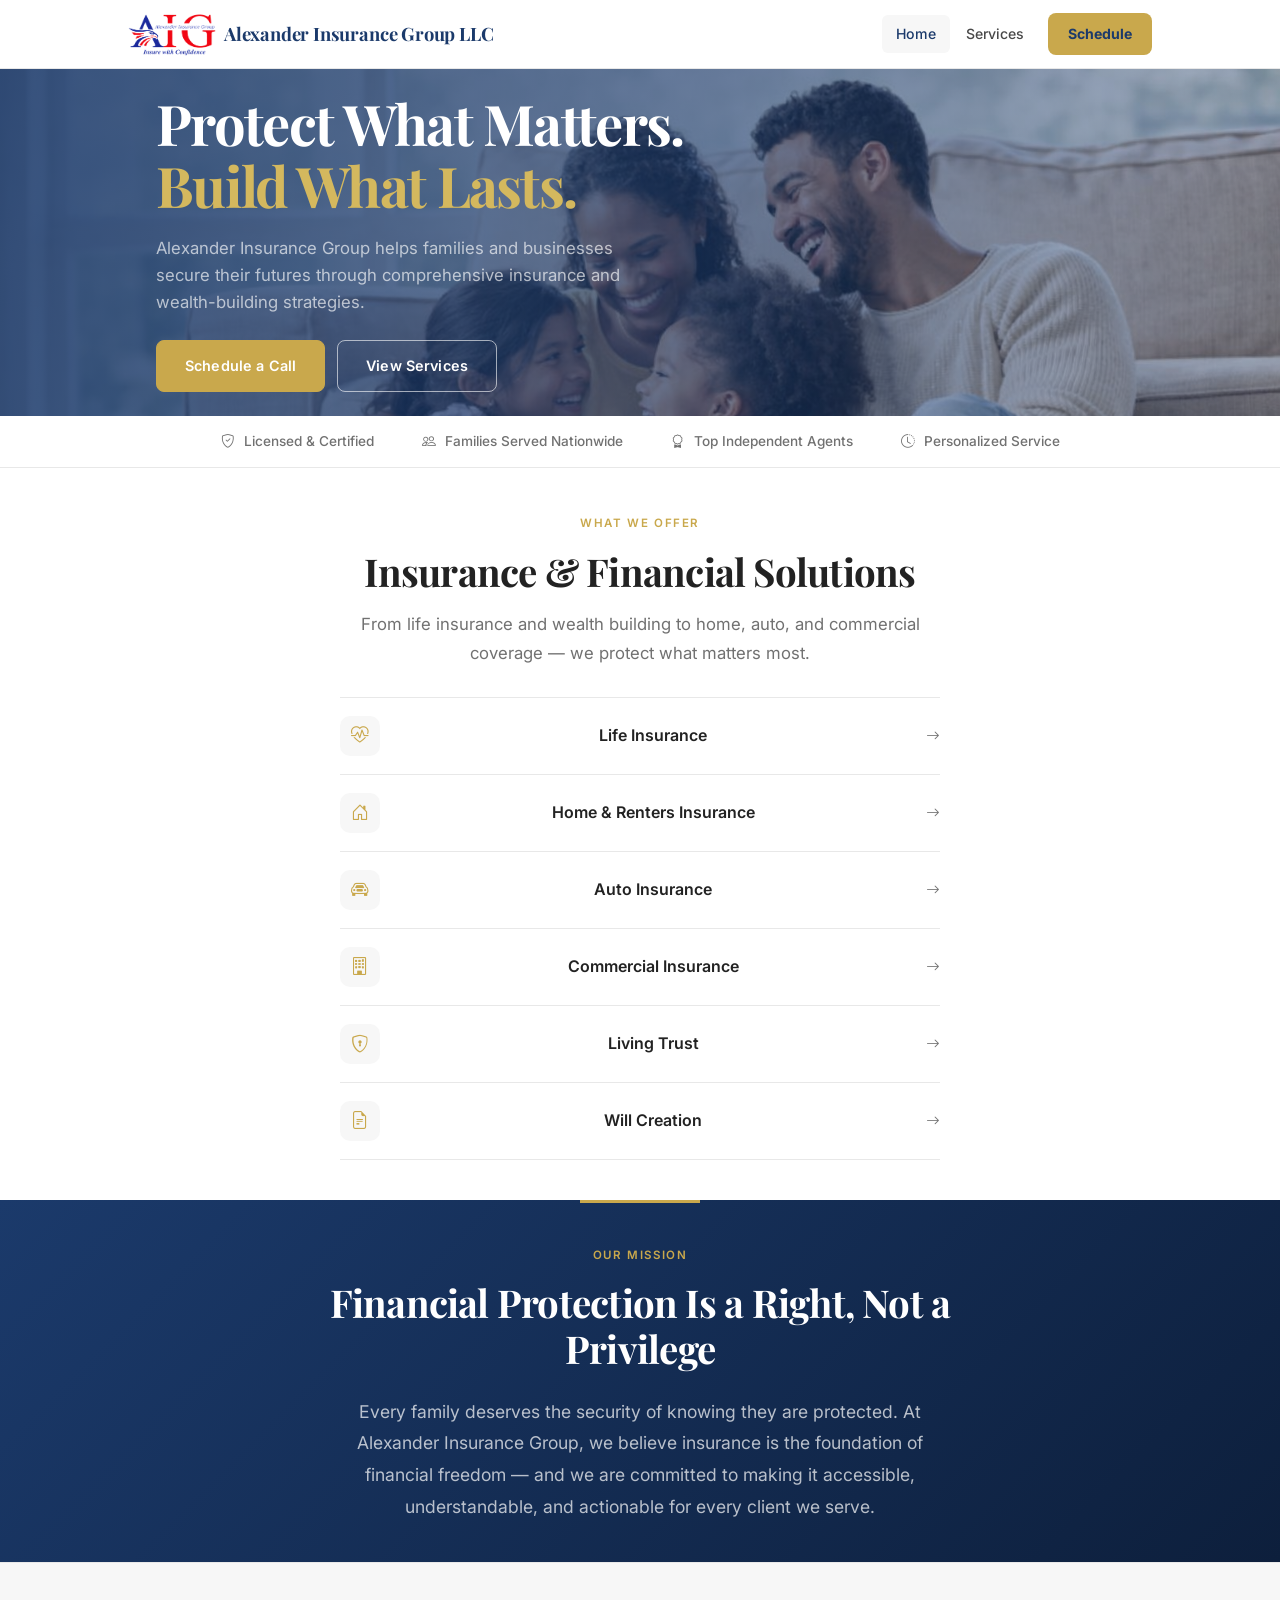
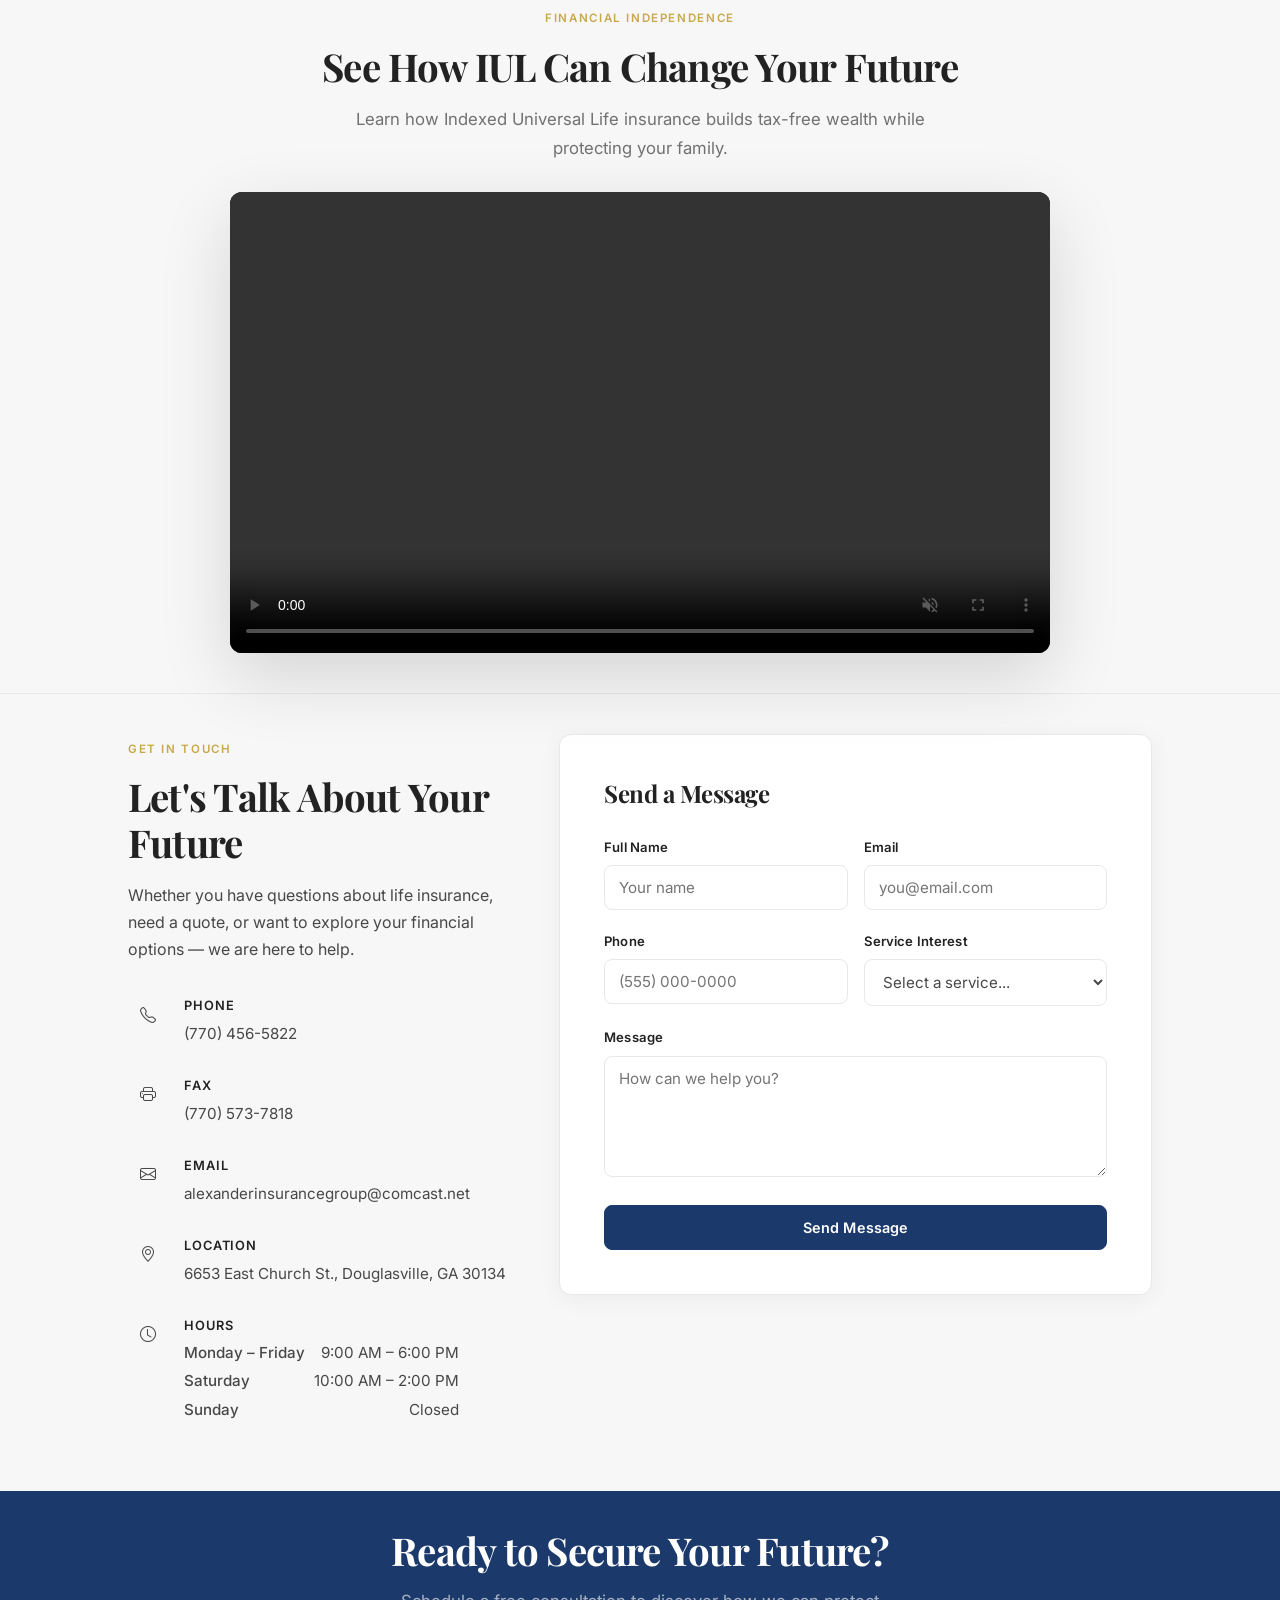
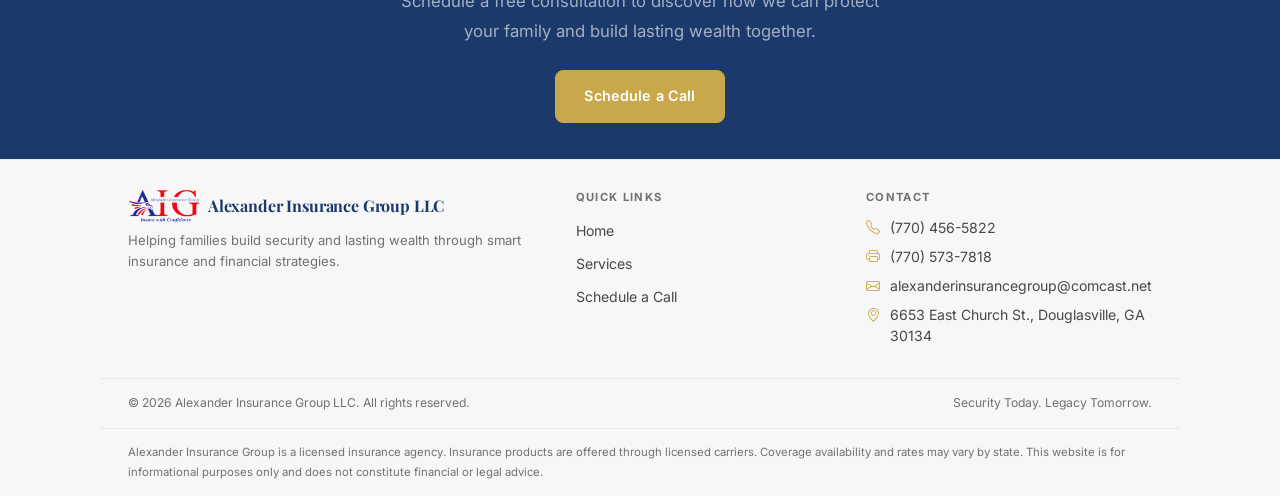
==== index.html @ 70036c11 "Add Living Trust and Will Creation services with YouTube videos - Living Trust: revocable trust desc" ====
<!DOCTYPE html>
<html lang="en">
<head>
  <meta charset="UTF-8">
  <meta name="viewport" content="width=device-width, initial-scale=1.0">
  <title>Alexander Insurance Group LLC — Security Today. Legacy Tomorrow.</title>
  <meta name="description" content="Alexander Insurance Group LLC offers life, home, auto, and commercial insurance. Protect your family and build lasting wealth.">

  <!-- Google Fonts: Playfair Display + Inter -->
  <link rel="preconnect" href="https://fonts.googleapis.com">
  <link rel="preconnect" href="https://fonts.gstatic.com" crossorigin>
  <link href="https://fonts.googleapis.com/css2?family=Inter:wght@300;400;500;600;700;800&family=Playfair+Display:wght@700;800&display=swap" rel="stylesheet">

  <!-- Bootstrap Icons CDN -->
  <link rel="stylesheet" href="https://cdn.jsdelivr.net/npm/bootstrap-icons@1.11.3/font/bootstrap-icons.min.css">

  <!-- Styles -->
  <link rel="stylesheet" href="css/styles.css?v=37">
</head>
<body>

  <!-- Navbar -->
  <div id="navbar"></div>

  <!-- Page Content (SPA target) -->
  <div id="page-content"></div>

  <!-- Footer -->
  <div id="footer-root"></div>

  <!-- Scripts -->
  <script src="js/data.js?v=37"></script>
  <script src="js/components/navbar.js?v=37"></script>
  <script src="js/components/footer.js?v=37"></script>
  <script src="js/pages/home.js?v=37"></script>
  <script src="js/pages/services.js?v=37"></script>
  <script src="js/pages/schedule.js?v=37"></script>
  <script src="js/app.js?v=37"></script>

</body>
</html>
---- css/styles.css ----
/* ============================================
   Alexander Insurance Group
   Clean, editorial, professional redesign
   ============================================ */

:root {
  --navy:       #1B3A6B;
  --navy-mid:   #15305a;
  --navy-dark:  #0d1f3c;
  --gold:       #C9A84C;
  --gold-light: #d4b85e;
  --white:      #ffffff;
  --bg:         #f7f7f7;
  --bg-subtle:  #f0efed;
  --border:     #e8e8e8;
  --text-head:  #222222;
  --text-body:  #484848;
  --text-light: #717171;
  --font-heading: 'Playfair Display', Georgia, 'Times New Roman', serif;
  --font: 'Inter', -apple-system, BlinkMacSystemFont, 'Segoe UI', Roboto,
          'Helvetica Neue', Arial, sans-serif;
  --max-width: 1080px;
  --r:    12px;
  --r-sm:  8px;
  --ease: 0.2s ease;
}

/* ---- Reset ---- */
*, *::before, *::after { box-sizing: border-box; margin: 0; padding: 0; }
html { scroll-behavior: smooth; }

body {
  font-family: var(--font);
  color: var(--text-body);
  background: var(--white);
  font-size: 16px;
  line-height: 1.7;
  -webkit-font-smoothing: antialiased;
}

img { max-width: 100%; display: block; }
a   { color: var(--gold); text-decoration: none; transition: color var(--ease); }
a:hover { color: var(--gold-light); }

h1, h2, h3, h4 {
  font-family: var(--font-heading);
  color: var(--text-head);
  line-height: 1.2;
  font-weight: 700;
  letter-spacing: -0.02em;
}

/* ---- Utility ---- */
.container { max-width: var(--max-width); margin: 0 auto; padding: 0 28px; }
.section    { padding: 40px 0; }
.section-alt { background: var(--bg); }
.text-center { text-align: center; }

.section-label {
  display: inline-block;
  font-size: 0.72rem;
  font-weight: 600;
  letter-spacing: 0.14em;
  text-transform: uppercase;
  color: var(--gold);
  margin-bottom: 14px;
}

.section-title {
  font-size: clamp(1.85rem, 3vw, 2.75rem);
  color: var(--text-head);
  margin-bottom: 16px;
}

.section-subtitle {
  font-size: 1.05rem;
  color: var(--text-light);
  max-width: 580px;
  margin: 0 auto 28px;
  line-height: 1.75;
}

/* Buttons */
.btn {
  display: inline-block;
  padding: 13px 28px;
  border-radius: var(--r-sm);
  font-family: var(--font);
  font-size: 0.9rem;
  font-weight: 600;
  cursor: pointer;
  transition: all var(--ease);
  border: 1.5px solid transparent;
  letter-spacing: 0.01em;
}

.btn-primary {
  background: var(--navy);
  color: var(--white);
  border-color: var(--navy);
}
.btn-primary:hover {
  background: var(--navy-mid);
  color: var(--white);
  border-color: var(--navy-mid);
  transform: translateY(-1px);
  box-shadow: 0 6px 20px rgba(13,31,60,0.2);
}

.btn-outline {
  background: transparent;
  color: var(--white);
  border-color: rgba(255,255,255,0.6);
}
.btn-outline:hover {
  background: var(--white);
  color: var(--navy);
  border-color: var(--white);
}

.btn-outline-dark {
  background: transparent;
  color: var(--text-head);
  border-color: var(--border);
}
.btn-outline-dark:hover {
  background: var(--text-head);
  color: var(--white);
  border-color: var(--text-head);
}

.btn-gold {
  background: var(--gold);
  color: var(--white);
  border-color: var(--gold);
}
.btn-gold:hover {
  background: var(--gold-light);
  border-color: var(--gold-light);
  color: var(--white);
  transform: translateY(-1px);
}

/* ============================================
   NAVIGATION — navy, white text
   ============================================ */
.navbar {
  position: fixed;
  top: 0; left: 0; right: 0;
  z-index: 1000;
  background: var(--white);
  border-bottom: 1px solid var(--border);
  transition: box-shadow var(--ease);
}

.navbar.scrolled {
  box-shadow: 0 2px 16px rgba(0,0,0,0.08);
}

.nav-inner {
  display: flex;
  align-items: center;
  justify-content: space-between;
  height: 68px;
  max-width: var(--max-width);
  margin: 0 auto;
  padding: 0 28px;
}

.nav-logo {
  display: flex;
  align-items: center;
  gap: 8px;
  text-decoration: none;
}

.nav-logo-img {
  height: 44px;
  width: auto;
  object-fit: contain;
  flex-shrink: 0;
}

.nav-logo-text {
  display: flex;
  flex-direction: column;
  line-height: 1.15;
}

.nav-logo-name {
  font-family: var(--font-heading);
  font-size: 1.15rem;
  font-weight: 700;
  color: var(--navy);
  letter-spacing: -0.01em;
  white-space: nowrap;
  line-height: 1;
}

.nav-logo-sub {
  font-size: 0.65rem;
  font-weight: 600;
  letter-spacing: 0.18em;
  text-transform: uppercase;
  color: var(--gold);
  margin-top: 1px;
}

.nav-links {
  display: flex;
  align-items: center;
  list-style: none;
  gap: 2px;
}

.nav-links a {
  display: block;
  padding: 7px 14px;
  color: var(--text-body);
  font-size: 0.88rem;
  font-weight: 500;
  border-radius: 6px;
  transition: color var(--ease), background var(--ease);
}

.nav-links a:hover,
.nav-links a.active {
  color: var(--navy);
  background: var(--bg);
}

.nav-cta {
  padding: 9px 20px !important;
  background: var(--gold) !important;
  color: var(--navy) !important;
  border-radius: 8px !important;
  font-weight: 700 !important;
  margin-left: 8px;
}
.nav-cta:hover {
  background: var(--gold-light) !important;
  color: var(--navy) !important;
  transform: translateY(-1px);
  box-shadow: 0 4px 12px rgba(184,145,47,0.35);
}

.nav-toggle {
  display: none;
  flex-direction: column;
  gap: 5px;
  background: none;
  border: none;
  cursor: pointer;
  padding: 4px;
}
.nav-toggle span {
  display: block;
  width: 22px;
  height: 1.5px;
  background: var(--navy);
  border-radius: 2px;
  transition: transform var(--ease), opacity var(--ease);
}

/* ============================================
   HERO — full-bleed photo background
   ============================================ */
.hero {
  min-height: 0;
  background: var(--navy) center top / cover no-repeat;
  display: flex;
  align-items: center;
  padding-top: 68px;
  position: relative;
  overflow: hidden;
}

/* Dark gradient overlay so text stays readable */
.hero::before {
  content: '';
  position: absolute;
  inset: 0;
  background: linear-gradient(
    100deg,
    rgba(27,58,107,0.88) 0%,
    rgba(27,58,107,0.65) 55%,
    rgba(27,58,107,0.35) 100%
  );
  z-index: 0;
}

.hero-inner {
  position: relative;
  z-index: 1;
  max-width: 660px;
  margin-left: 0;
  padding: 24px 28px 24px;
  display: grid;
  grid-template-columns: 1fr;
  width: 100%;
}

/* wrapper keeps hero-inner left-anchored within max-width */
.hero-container {
  width: 100%;
  max-width: var(--max-width);
  margin: 0 auto;
  padding: 0 28px;
  position: relative;
  z-index: 1;
  display: flex;
  align-items: center;
}

.hero-label {
  font-size: 0.72rem;
  font-weight: 600;
  letter-spacing: 0.14em;
  text-transform: uppercase;
  color: var(--gold);
  margin-bottom: 20px;
  display: block;
}

.hero-title {
  font-size: clamp(2.25rem, 4.5vw, 3.5rem);
  color: var(--white);
  margin-bottom: 20px;
  line-height: 1.1;
  letter-spacing: -0.03em;
}

.hero-title span { color: var(--gold-light); }

.hero-desc {
  font-size: 1.05rem;
  color: rgba(255,255,255,0.65);
  margin-bottom: 24px;
  max-width: 480px;
  line-height: 1.6;
  font-weight: 400;
}

.hero-actions {
  display: flex;
  gap: 12px;
  flex-wrap: wrap;
}

.hero-photo-wrap {
  display: flex;
  justify-content: flex-end;
  align-items: flex-end;
}

.hero-photo-frame {
  position: relative;
  width: 360px;
  height: 440px;
}

.hero-photo {
  width: 100%;
  height: 100%;
  object-fit: cover;
  object-position: top center;
  border-radius: var(--r);
  display: block;
}

.hero-photo-placeholder {
  width: 100%;
  height: 100%;
  background: rgba(255,255,255,0.06);
  border-radius: var(--r);
  display: flex;
  flex-direction: column;
  align-items: center;
  justify-content: center;
  gap: 12px;
  color: rgba(255,255,255,0.3);
  font-size: 0.85rem;
  border: 1px dashed rgba(255,255,255,0.15);
}

.hero-photo-placeholder svg { width: 48px; height: 48px; opacity: 0.3; }

/* ============================================
   TRUST STRIP — white, minimal
   ============================================ */
.trust-strip {
  background: var(--white);
  border-bottom: 1px solid var(--border);
  padding: 14px 0;
}

.trust-strip-inner {
  max-width: var(--max-width);
  margin: 0 auto;
  padding: 0 28px;
  display: flex;
  justify-content: center;
  gap: 48px;
  flex-wrap: wrap;
}

.trust-item {
  display: flex;
  align-items: center;
  gap: 9px;
  color: var(--text-light);
  font-size: 0.85rem;
  font-weight: 500;
}

.trust-item svg { width: 18px; height: 18px; flex-shrink: 0; color: var(--gold); }

/* ============================================
   SERVICE LIST (home page)
   ============================================ */
.service-list {
  max-width: 600px;
  margin: 20px auto 0;
}

.service-row {
  display: flex;
  align-items: center;
  gap: 16px;
  padding: 18px 0;
  border-bottom: 1px solid var(--border);
  text-decoration: none;
  transition: gap var(--ease);
}

.service-row:first-child {
  border-top: 1px solid var(--border);
}

.service-row:hover {
  gap: 20px;
}

.service-row-icon {
  width: 40px;
  height: 40px;
  background: var(--bg);
  border-radius: 10px;
  display: flex;
  align-items: center;
  justify-content: center;
  flex-shrink: 0;
}

.service-row-icon i {
  font-size: 1.1rem;
  color: var(--gold);
}

.service-row-title {
  flex: 1;
  font-family: var(--font);
  font-size: 1rem;
  font-weight: 600;
  color: var(--text-head);
}

.service-row-arrow {
  color: var(--text-light);
  font-size: 0.85rem;
  transition: color var(--ease), transform var(--ease);
}

.service-row:hover .service-row-arrow {
  color: var(--gold);
  transform: translateX(3px);
}

/* ============================================
   CARDS
   ============================================ */
.cards-grid {
  display: grid;
  grid-template-columns: repeat(auto-fit, minmax(300px, 1fr));
  gap: 20px;
  margin-top: 24px;
}

.card {
  background: var(--white);
  border-radius: var(--r);
  border: 1px solid var(--border);
  padding: 36px 30px;
  transition: transform var(--ease), box-shadow var(--ease), border-color var(--ease);
}

.card:hover {
  transform: translateY(-3px);
  box-shadow: 0 16px 48px rgba(0,0,0,0.08);
  border-color: transparent;
}

.card-icon {
  width: 48px;
  height: 48px;
  background: var(--bg);
  border-radius: 10px;
  display: flex;
  align-items: center;
  justify-content: center;
  margin-bottom: 20px;
}

.card-icon svg { width: 22px; height: 22px; color: var(--gold); }

.card h3 {
  font-size: 1.05rem;
  margin-bottom: 10px;
  color: var(--text-head);
  font-weight: 600;
}

.card p {
  color: var(--text-light);
  font-size: 0.93rem;
  line-height: 1.7;
}

.card-link {
  display: inline-flex;
  align-items: center;
  gap: 5px;
  margin-top: 20px;
  font-size: 0.88rem;
  font-weight: 600;
  color: var(--text-head);
  text-decoration: underline;
  text-underline-offset: 3px;
  text-decoration-color: var(--border);
}
.card-link:hover { color: var(--gold); text-decoration-color: var(--gold); gap: 8px; }

/* ============================================
   ABOUT PREVIEW
   ============================================ */
.about-preview {
  display: grid;
  grid-template-columns: 1fr 1fr;
  gap: 40px;
  align-items: center;
}

.about-photo-wrap { position: relative; }
.about-photo-accent { display: none; } /* removed — too decorative */

.about-photo {
  width: 100%;
  border-radius: var(--r);
  object-fit: cover;
  aspect-ratio: 4/5;
  box-shadow: 0 24px 64px rgba(0,0,0,0.1);
}

.about-photo-placeholder {
  width: 100%;
  aspect-ratio: 4/5;
  background: var(--bg);
  border-radius: var(--r);
  display: flex;
  flex-direction: column;
  align-items: center;
  justify-content: center;
  gap: 10px;
  color: var(--text-light);
  font-size: 0.85rem;
}

.about-quote {
  font-size: 1.25rem;
  color: var(--text-head);
  font-style: italic;
  font-weight: 500;
  line-height: 1.6;
  letter-spacing: -0.01em;
  border-left: 3px solid var(--gold);
  padding-left: 20px;
  margin: 28px 0;
}

/* ============================================
   VIDEO SECTION — light, not dark
   ============================================ */
.video-section {
  background: var(--bg);
  padding: 40px 0;
  border-top: 1px solid var(--border);
  border-bottom: 1px solid var(--border);
}

.video-section .section-title  { color: var(--text-head); }
.video-section .section-label  { color: var(--gold); }
.video-section .section-subtitle { color: var(--text-light); }

.video-wrapper {
  position: relative;
  max-width: 820px;
  margin: 0 auto;
  border-radius: var(--r);
  overflow: hidden;
  background: #000;
  aspect-ratio: 16/9;
  box-shadow: 0 24px 72px rgba(0,0,0,0.14);
}

.video-wrapper video {
  width: 100%;
  height: 100%;
  object-fit: cover;
  display: block;
}

.video-placeholder {
  width: 100%;
  height: 100%;
  display: flex;
  flex-direction: column;
  align-items: center;
  justify-content: center;
  gap: 16px;
  background: var(--bg-subtle);
  color: var(--text-light);
  font-size: 0.9rem;
}

.video-placeholder svg { width: 48px; height: 48px; opacity: 0.4; }

/* ============================================
   FOCUS AREAS
   ============================================ */
.focus-list {
  list-style: none;
  display: grid;
  grid-template-columns: repeat(auto-fit, minmax(300px, 1fr));
  gap: 10px;
  margin-top: 20px;
}

.focus-item {
  display: flex;
  align-items: flex-start;
  gap: 14px;
  padding: 18px 0;
  border-bottom: 1px solid var(--border);
}

.focus-check {
  width: 22px;
  height: 22px;
  background: rgba(184,145,47,0.12);
  border-radius: 50%;
  display: flex;
  align-items: center;
  justify-content: center;
  flex-shrink: 0;
  margin-top: 2px;
}

.focus-check svg { width: 11px; height: 11px; color: var(--gold); }
.focus-item p { font-size: 0.93rem; color: var(--text-body); }

/* ============================================
   CTA BAND — refined dark
   ============================================ */
.cta-band {
  background: var(--navy);
  padding: 36px 0;
  text-align: center;
}

.cta-band h2 {
  color: var(--white);
  margin-bottom: 14px;
  font-size: clamp(1.75rem, 3vw, 2.5rem);
}

.cta-band p {
  color: rgba(255,255,255,0.6);
  margin-bottom: 24px;
  max-width: 500px;
  margin-left: auto;
  margin-right: auto;
  font-size: 1.05rem;
  line-height: 1.75;
}

/* ============================================
   PAGE HERO (About / Services / Contact / Schedule)
   ============================================ */
.page-hero {
  background: var(--white);
  padding: 96px 0 32px;
  border-bottom: 1px solid var(--border);
}

.page-hero .section-label { color: var(--gold); }

.page-hero h1 {
  color: var(--text-head);
  font-size: clamp(2.25rem, 4vw, 3.25rem);
  margin-bottom: 14px;
  letter-spacing: -0.03em;
}

.page-hero p {
  color: var(--text-light);
  font-size: 1.1rem;
  max-width: 520px;
  margin: 0 auto;
  line-height: 1.75;
}

/* ============================================
   ABOUT PAGE
   ============================================ */
.about-full {
  display: grid;
  grid-template-columns: 1fr 2fr;
  gap: 36px;
  align-items: start;
}

.about-sidebar-photo {
  width: 100%;
  border-radius: var(--r);
  aspect-ratio: 3/4;
  object-fit: cover;
  object-position: top center;
  box-shadow: 0 16px 48px rgba(0,0,0,0.1);
}

.about-sidebar-placeholder {
  width: 100%;
  aspect-ratio: 3/4;
  background: var(--bg);
  border-radius: var(--r);
  display: flex;
  flex-direction: column;
  align-items: center;
  justify-content: center;
  gap: 10px;
  color: var(--text-light);
  font-size: 0.85rem;
}

.about-content h2 {
  margin-top: 24px;
  margin-bottom: 8px;
  font-size: 1.35rem;
  color: var(--text-head);
}
.about-content h2:first-child { margin-top: 0; }
.about-content p { margin-bottom: 16px; color: var(--text-body); line-height: 1.75; }

.who-list {
  list-style: none;
  display: flex;
  flex-direction: column;
  gap: 9px;
  margin: 16px 0;
}

.who-item {
  display: flex;
  align-items: center;
  gap: 12px;
  font-size: 0.95rem;
  color: var(--text-body);
}

.who-item::before {
  content: '';
  display: block;
  width: 6px;
  height: 6px;
  border-radius: 50%;
  background: var(--gold);
  flex-shrink: 0;
}

/* ============================================
   SERVICES PAGE
   ============================================ */
.service-section {
  padding: 28px;
  border-radius: var(--r);
  margin-bottom: 16px;
}

.service-section:nth-child(odd) {
  background: var(--bg);
}

.service-section:nth-child(even) {
  background: var(--white);
  border: 1px solid var(--border);
}

.service-section h2 {
  font-size: 1.5rem;
  margin-bottom: 8px;
  letter-spacing: -0.025em;
}

.service-desc {
  color: var(--text-body);
  line-height: 1.65;
  margin-bottom: 12px;
  font-size: 0.95rem;
}

.benefits-heading {
  font-size: 0.72rem;
  font-weight: 700;
  letter-spacing: 0.12em;
  text-transform: uppercase;
  color: var(--text-light);
  margin-bottom: 6px;
  margin-top: 16px;
}

.benefits-grid {
  display: grid;
  grid-template-columns: 1fr 1fr;
  gap: 6px 24px;
  margin: 16px 0;
}

.benefit-item {
  display: flex;
  align-items: baseline;
  gap: 6px;
  font-size: 0.88rem;
  color: var(--text-body);
  padding: 4px 0;
}

.benefit-num {
  color: var(--gold);
  font-weight: 700;
  font-size: 0.85rem;
  flex-shrink: 0;
  min-width: 18px;
}

.carrier-list {
  display: flex;
  flex-wrap: wrap;
  gap: 6px;
  margin-top: 8px;
}

.carrier-badge {
  background: var(--white);
  border: 1px solid var(--border);
  border-radius: 20px;
  padding: 4px 14px;
  font-size: 0.78rem;
  color: var(--text-body);
  font-weight: 500;
}

.service-img-wrap {
  border-radius: var(--r);
  overflow: hidden;
  background: var(--bg);
  aspect-ratio: 4/3;
  display: flex;
  align-items: center;
  justify-content: center;
}

/* ============================================
   CONTACT PAGE
   ============================================ */
.contact-grid {
  display: grid;
  grid-template-columns: 1fr 1.5fr;
  gap: 36px;
  align-items: start;
}

.contact-block {
  display: flex;
  align-items: flex-start;
  gap: 16px;
  margin-bottom: 28px;
}

.contact-block-icon {
  width: 40px;
  height: 40px;
  background: var(--bg);
  border-radius: 8px;
  display: flex;
  align-items: center;
  justify-content: center;
  flex-shrink: 0;
}
.contact-block-icon svg { width: 18px; height: 18px; color: var(--gold); }

.contact-block-text strong {
  display: block;
  color: var(--text-head);
  font-size: 0.8rem;
  text-transform: uppercase;
  letter-spacing: 0.07em;
  margin-bottom: 3px;
  font-weight: 600;
}
.contact-block-text span,
.contact-block-text a { color: var(--text-body); font-size: 0.95rem; }
.contact-block-text a:hover { color: var(--gold); }

.hours-list {
  display: flex;
  flex-direction: column;
  gap: 3px;
  margin-top: 2px;
}

.hours-row {
  display: flex;
  justify-content: space-between;
  gap: 16px;
  font-size: 0.9rem;
  color: var(--text-body);
}

.hours-day { font-weight: 500; }
.hours-time { color: var(--text-light); }

.contact-form-wrap {
  background: var(--white);
  border: 1px solid var(--border);
  border-radius: var(--r);
  padding: 44px;
  box-shadow: 0 4px 24px rgba(0,0,0,0.05);
}

.contact-form-wrap h2 { margin-bottom: 28px; font-size: 1.5rem; }

.form-group { margin-bottom: 20px; }

.form-group label {
  display: block;
  font-size: 0.82rem;
  font-weight: 600;
  color: var(--text-head);
  margin-bottom: 7px;
  letter-spacing: 0.01em;
}

.form-group input,
.form-group select,
.form-group textarea {
  width: 100%;
  padding: 12px 14px;
  border: 1px solid var(--border);
  border-radius: var(--r-sm);
  font-family: var(--font);
  font-size: 0.95rem;
  color: var(--text-body);
  background: var(--white);
  transition: border-color var(--ease), box-shadow var(--ease);
  outline: none;
}

.form-group input:focus,
.form-group select:focus,
.form-group textarea:focus {
  border-color: var(--text-head);
  box-shadow: 0 0 0 3px rgba(34,34,34,0.07);
}

.form-group textarea { resize: vertical; min-height: 120px; }
.form-row { display: grid; grid-template-columns: 1fr 1fr; gap: 16px; }

/* ============================================
   SCHEDULE PAGE
   ============================================ */
.calendly-section { padding: 32px 0; }

.calendly-embed-wrap {
  border-radius: var(--r);
  overflow: hidden;
  border: 1px solid var(--border);
  min-height: 680px;
  background: var(--bg);
  display: flex;
  align-items: center;
  justify-content: center;
  flex-direction: column;
  gap: 20px;
}

/* ============================================
   FOOTER
   ============================================ */
footer {
  background: var(--bg);
  color: var(--text-body);
  padding: 28px 0 0;
  border-top: 1px solid var(--border);
}

.footer-grid {
  display: grid;
  grid-template-columns: 1.6fr 1fr 1fr;
  gap: 28px;
  max-width: var(--max-width);
  margin: 0 auto;
  padding: 0 28px 24px;
}

.footer-brand-row {
  display: flex;
  align-items: center;
  gap: 8px;
  margin-bottom: 6px;
}

.footer-brand-logo {
  height: 36px;
  width: auto;
  object-fit: contain;
  flex-shrink: 0;
}

.footer-brand-name {
  font-family: var(--font-heading);
  font-size: 1rem;
  font-weight: 700;
  color: var(--navy);
  letter-spacing: -0.01em;
  white-space: nowrap;
}

.footer-tagline {
  font-size: 0.82rem;
  color: var(--text-light);
  line-height: 1.65;
}

.footer-heading {
  font-size: 0.7rem;
  font-weight: 700;
  letter-spacing: 0.12em;
  text-transform: uppercase;
  color: var(--text-light);
  margin-bottom: 10px;
}

.footer-links { list-style: none; }
.footer-links li { margin-bottom: 6px; }
.footer-links a {
  color: var(--text-body);
  font-size: 0.88rem;
  transition: color var(--ease);
}
.footer-links a:hover { color: var(--navy); }

.footer-contact-line {
  display: flex;
  align-items: flex-start;
  gap: 10px;
  margin-bottom: 8px;
  font-size: 0.88rem;
  line-height: 1.5;
}
.footer-contact-line svg { width: 15px; height: 15px; color: var(--gold); flex-shrink: 0; margin-top: 3px; }
.footer-contact-line i { color: var(--gold); }
.footer-contact-line a { color: var(--text-body); }
.footer-contact-line a:hover { color: var(--navy); }
.footer-contact-line span { color: var(--text-body); }

.footer-bottom {
  border-top: 1px solid var(--border);
  padding: 14px 28px;
  max-width: var(--max-width);
  margin: 0 auto;
  font-size: 0.76rem;
  color: var(--text-light);
}

.footer-bottom-inner {
  display: flex;
  justify-content: space-between;
  gap: 16px;
  flex-wrap: wrap;
}

.footer-legal {
  border-top: 1px solid var(--border);
  padding: 14px 28px;
  font-size: 0.71rem;
  color: var(--text-light);
  line-height: 1.75;
  max-width: var(--max-width);
  margin: 0 auto;
}

/* ============================================
   MISSION / GOLD ACCENT SECTION
   ============================================ */
.mission-section {
  background: linear-gradient(135deg, var(--navy) 0%, var(--navy-dark) 100%);
  padding: 40px 0;
  text-align: center;
  position: relative;
  overflow: hidden;
}

.mission-section::before {
  content: '';
  position: absolute;
  top: 0;
  left: 50%;
  transform: translateX(-50%);
  width: 120px;
  height: 3px;
  background: var(--gold);
}

.mission-section .section-label { color: var(--gold); }

.mission-section .section-title {
  color: var(--white);
  max-width: 700px;
  margin: 0 auto 24px;
}

.mission-section p {
  color: rgba(255,255,255,0.7);
  max-width: 620px;
  margin: 0 auto;
  font-size: 1.1rem;
  line-height: 1.8;
}

/* ============================================
   RESPONSIVE
   ============================================ */
@media (max-width: 900px) {
  .hero-inner         { grid-template-columns: 1fr; gap: 24px; text-align: center; padding: 24px 28px 24px; }
  .hero-actions       { justify-content: center; }
  .hero-photo-wrap    { order: -1; justify-content: center; }
  .hero-photo-frame   { width: 280px; height: 340px; }
  .about-preview      { grid-template-columns: 1fr; }
  .about-full         { grid-template-columns: 1fr; }
  .benefits-grid      { grid-template-columns: 1fr; }
  .contact-grid       { grid-template-columns: 1fr; }
  .footer-grid        { grid-template-columns: 1fr 1fr; }
}

@media (max-width: 640px) {
  .nav-links {
    display: none;
    flex-direction: column;
    position: absolute;
    top: 68px; left: 0; right: 0;
    background: var(--white);
    padding: 16px;
    border-bottom: 1px solid var(--border);
    gap: 2px;
    box-shadow: 0 8px 24px rgba(0,0,0,0.08);
  }
  .nav-links.open { display: flex; }
  .nav-toggle      { display: flex; }
  .form-row        { grid-template-columns: 1fr; }
  .trust-strip-inner { gap: 18px; }
  .footer-grid     { grid-template-columns: 1fr; }
  .section         { padding: 32px 0; }
  .contact-form-wrap { padding: 28px; }
  .hero-desc       { margin: 0 auto 20px; }
  .nav-logo-name   { font-size: 0.95rem; }
}

@media (max-width: 400px) {
  .nav-logo-name   { font-size: 0.8rem; }
  .nav-logo-sub    { font-size: 0.55rem; letter-spacing: 0.12em; }
}
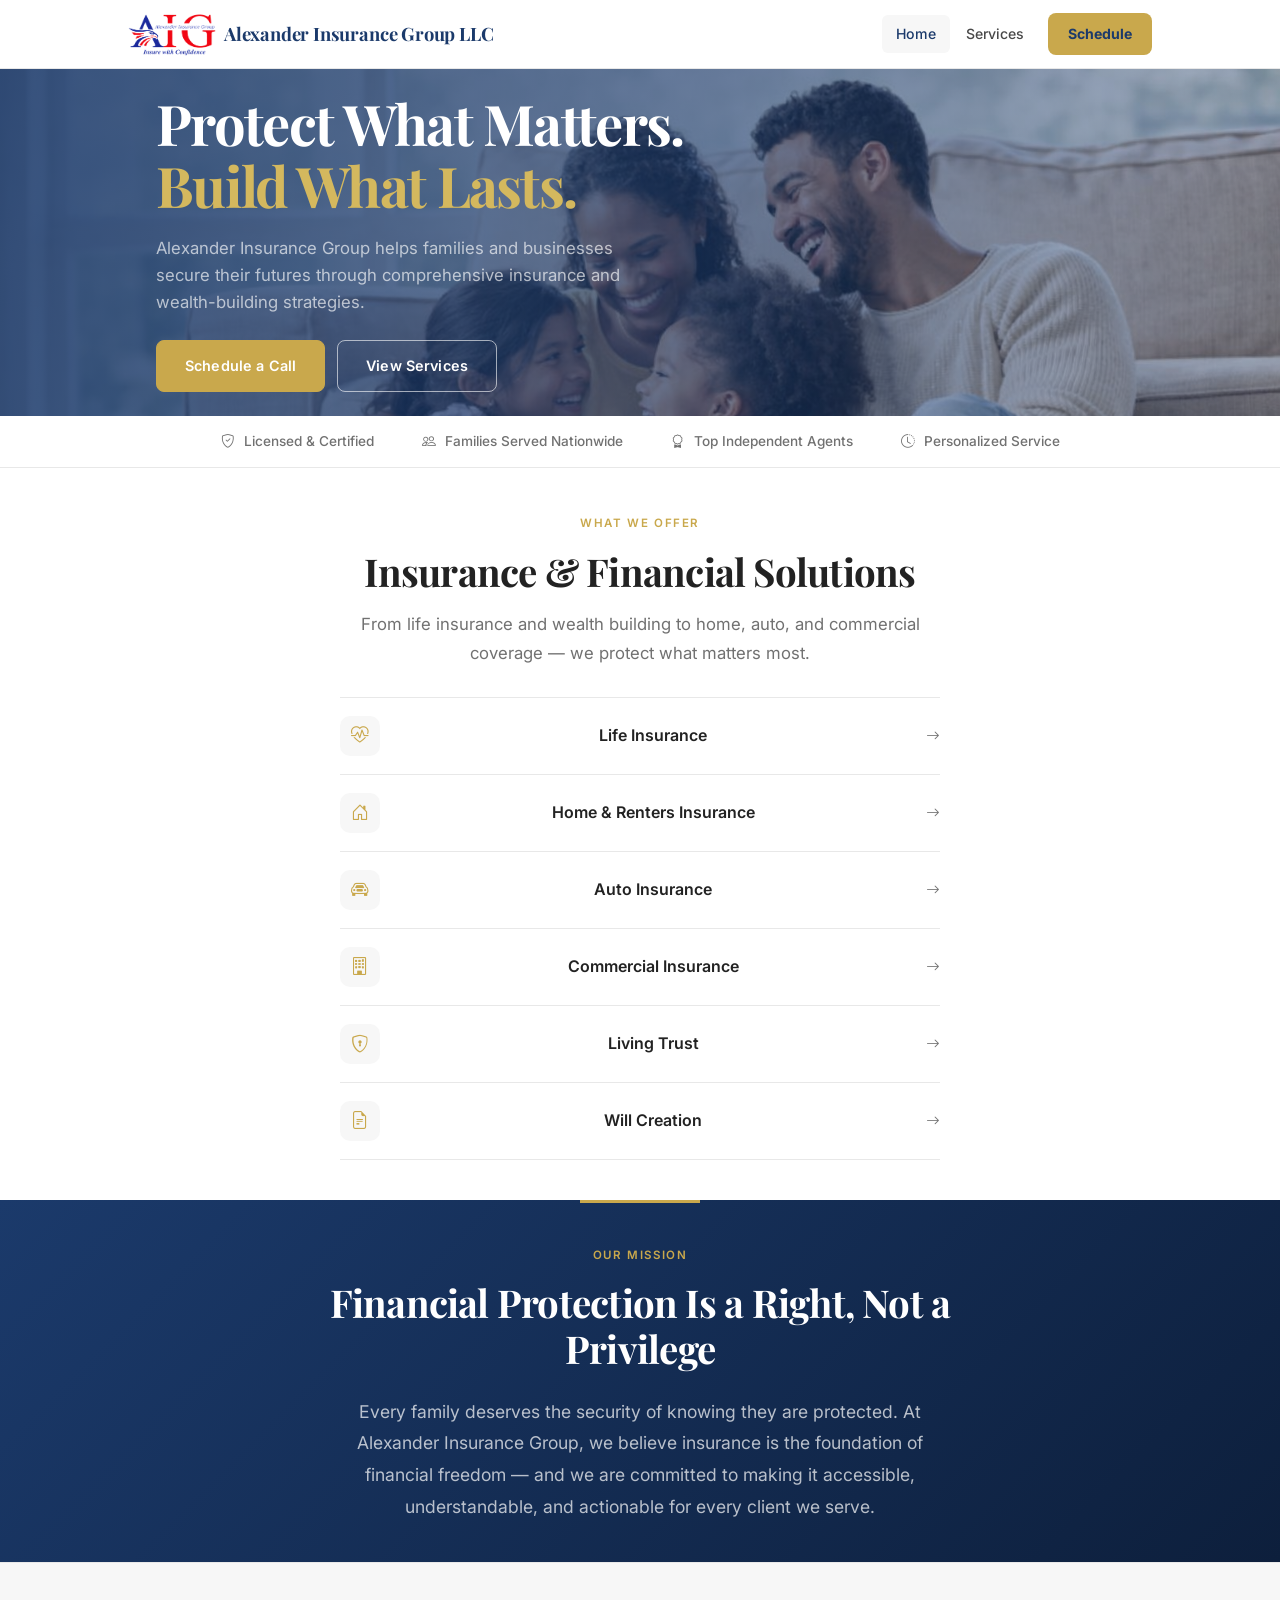
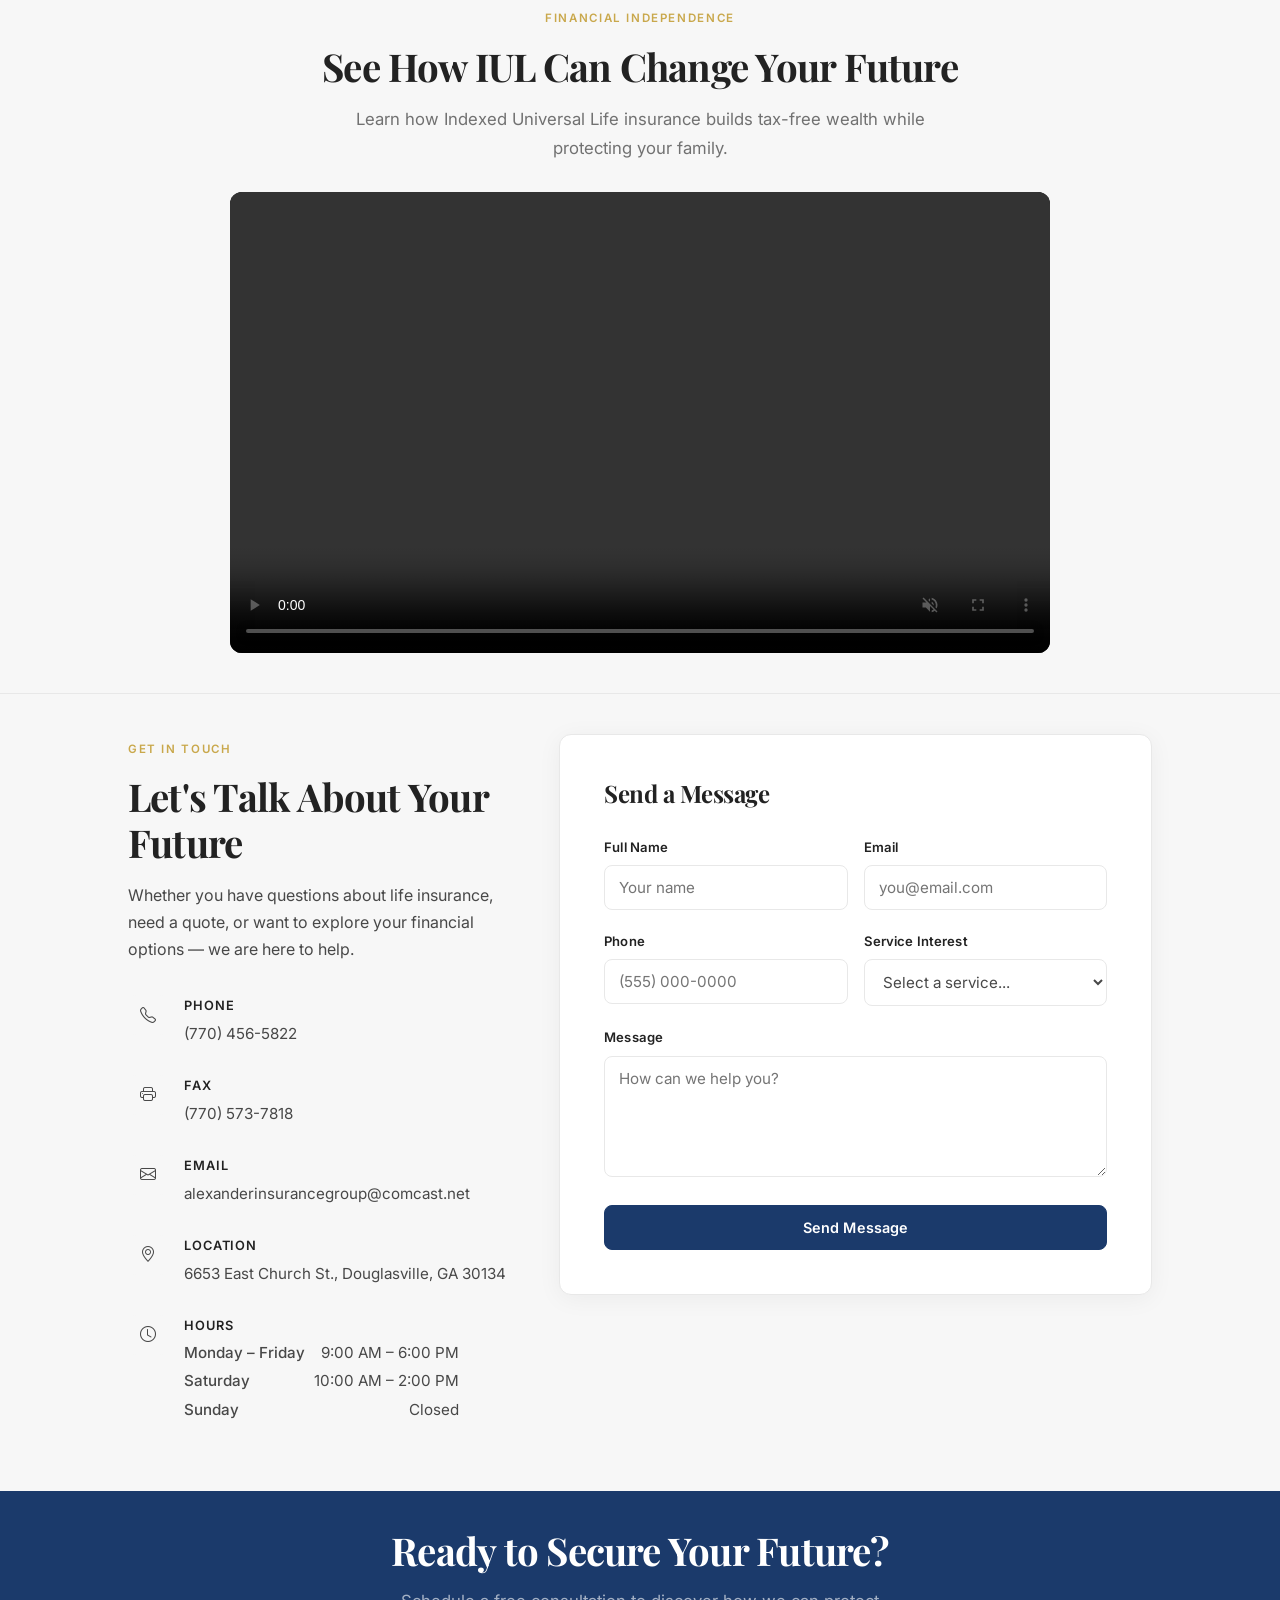
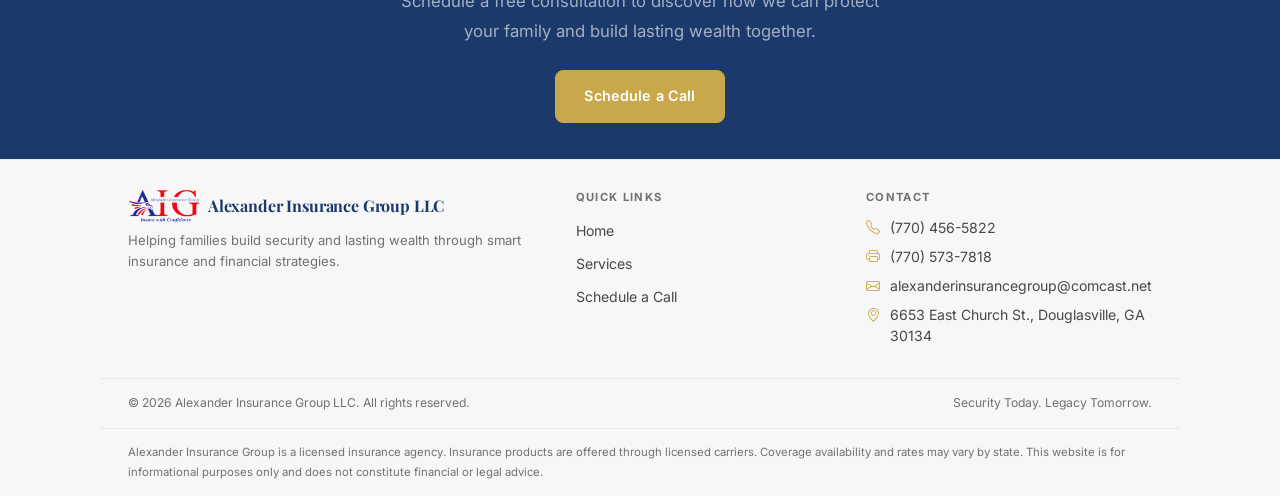
==== commit d08cfeb0: "Fix video cropping: use object-fit contain instead of cover https://claude.ai/code/session_016Y3yN5m" ====
--- a/index.html
+++ b/index.html
@@ -15,7 +15,7 @@
   <link rel="stylesheet" href="https://cdn.jsdelivr.net/npm/bootstrap-icons@1.11.3/font/bootstrap-icons.min.css">
 
   <!-- Styles -->
-  <link rel="stylesheet" href="css/styles.css?v=37">
+  <link rel="stylesheet" href="css/styles.css?v=39">
 </head>
 <body>
 
@@ -29,13 +29,13 @@
   <div id="footer-root"></div>
 
   <!-- Scripts -->
-  <script src="js/data.js?v=37"></script>
-  <script src="js/components/navbar.js?v=37"></script>
-  <script src="js/components/footer.js?v=37"></script>
-  <script src="js/pages/home.js?v=37"></script>
-  <script src="js/pages/services.js?v=37"></script>
-  <script src="js/pages/schedule.js?v=37"></script>
-  <script src="js/app.js?v=37"></script>
+  <script src="js/data.js?v=39"></script>
+  <script src="js/components/navbar.js?v=39"></script>
+  <script src="js/components/footer.js?v=39"></script>
+  <script src="js/pages/home.js?v=39"></script>
+  <script src="js/pages/services.js?v=39"></script>
+  <script src="js/pages/schedule.js?v=39"></script>
+  <script src="js/app.js?v=39"></script>
 
 </body>
 </html>
--- a/css/styles.css
+++ b/css/styles.css
@@ -609,13 +609,12 @@
   overflow: hidden;
   background: #000;
   aspect-ratio: 16/9;
-  box-shadow: 0 24px 72px rgba(0,0,0,0.14);
 }
 
 .video-wrapper video {
   width: 100%;
   height: 100%;
-  object-fit: cover;
+  object-fit: contain;
   display: block;
 }
 
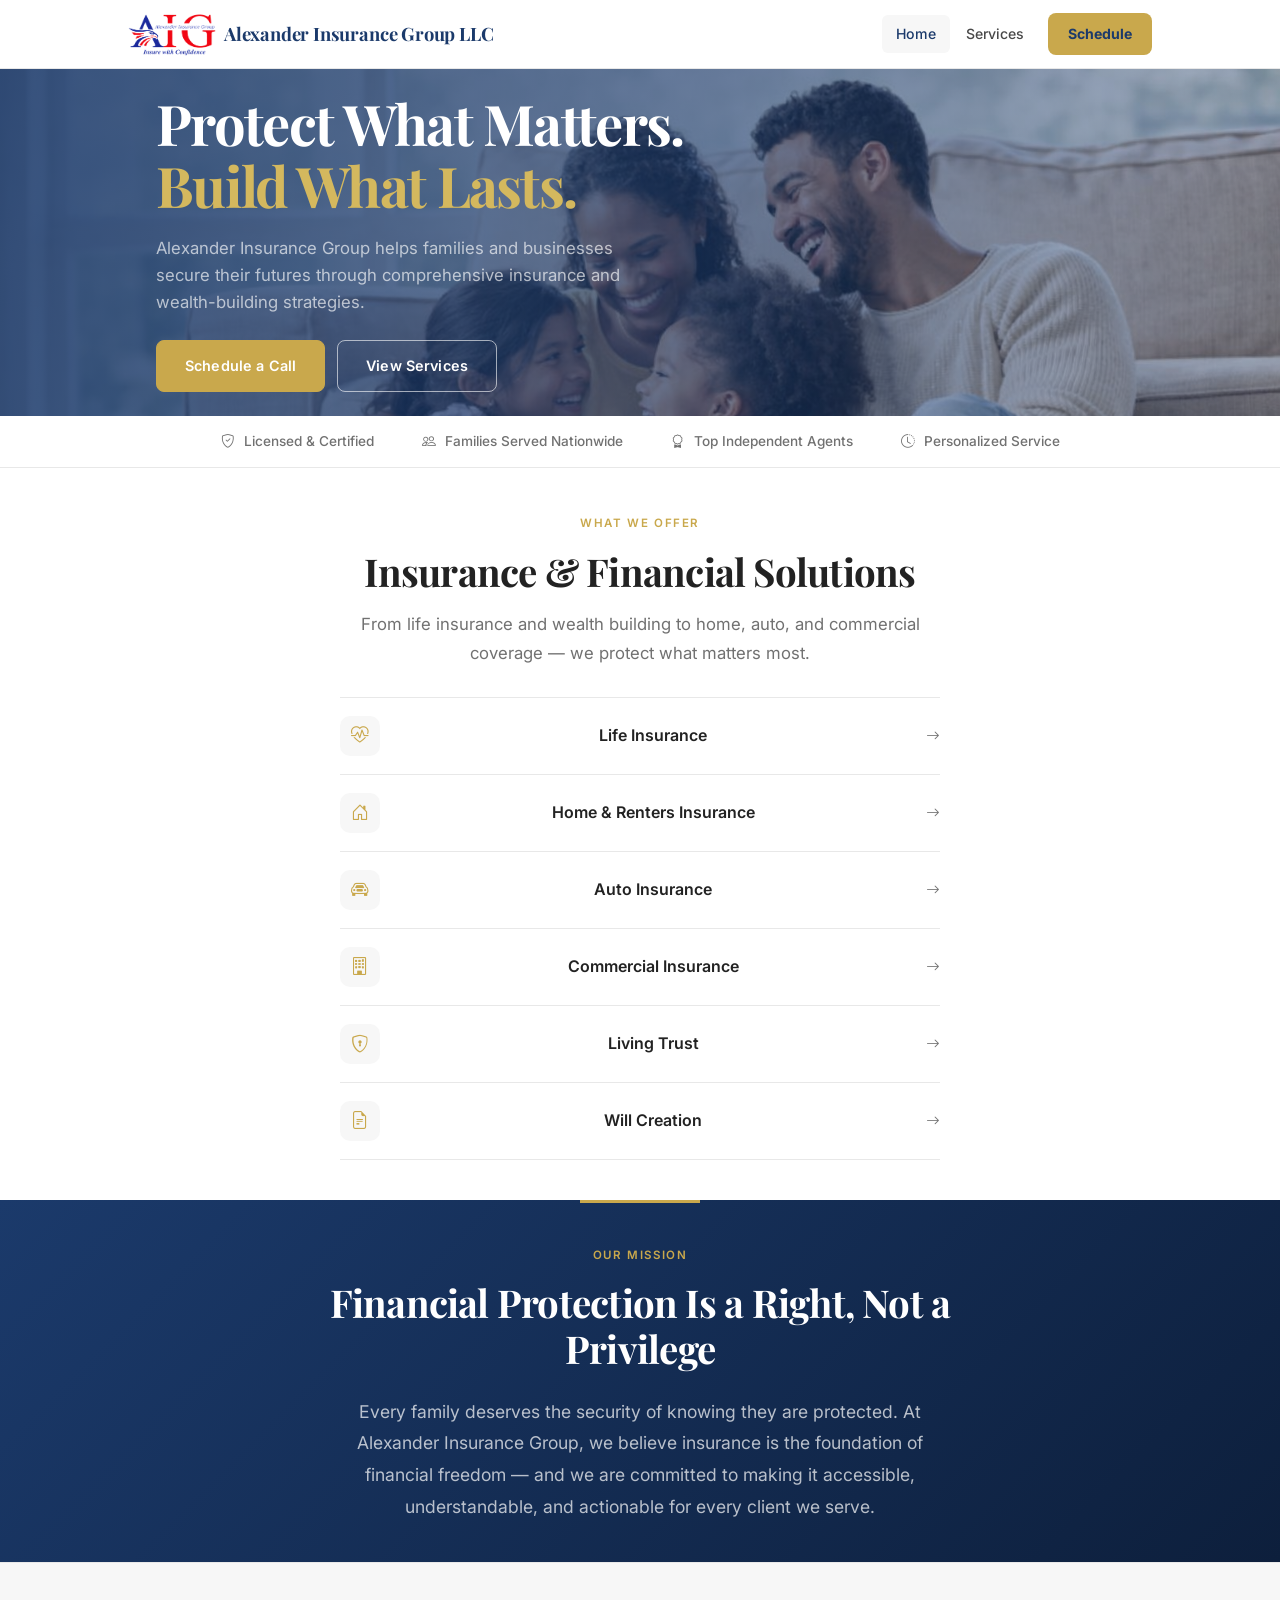
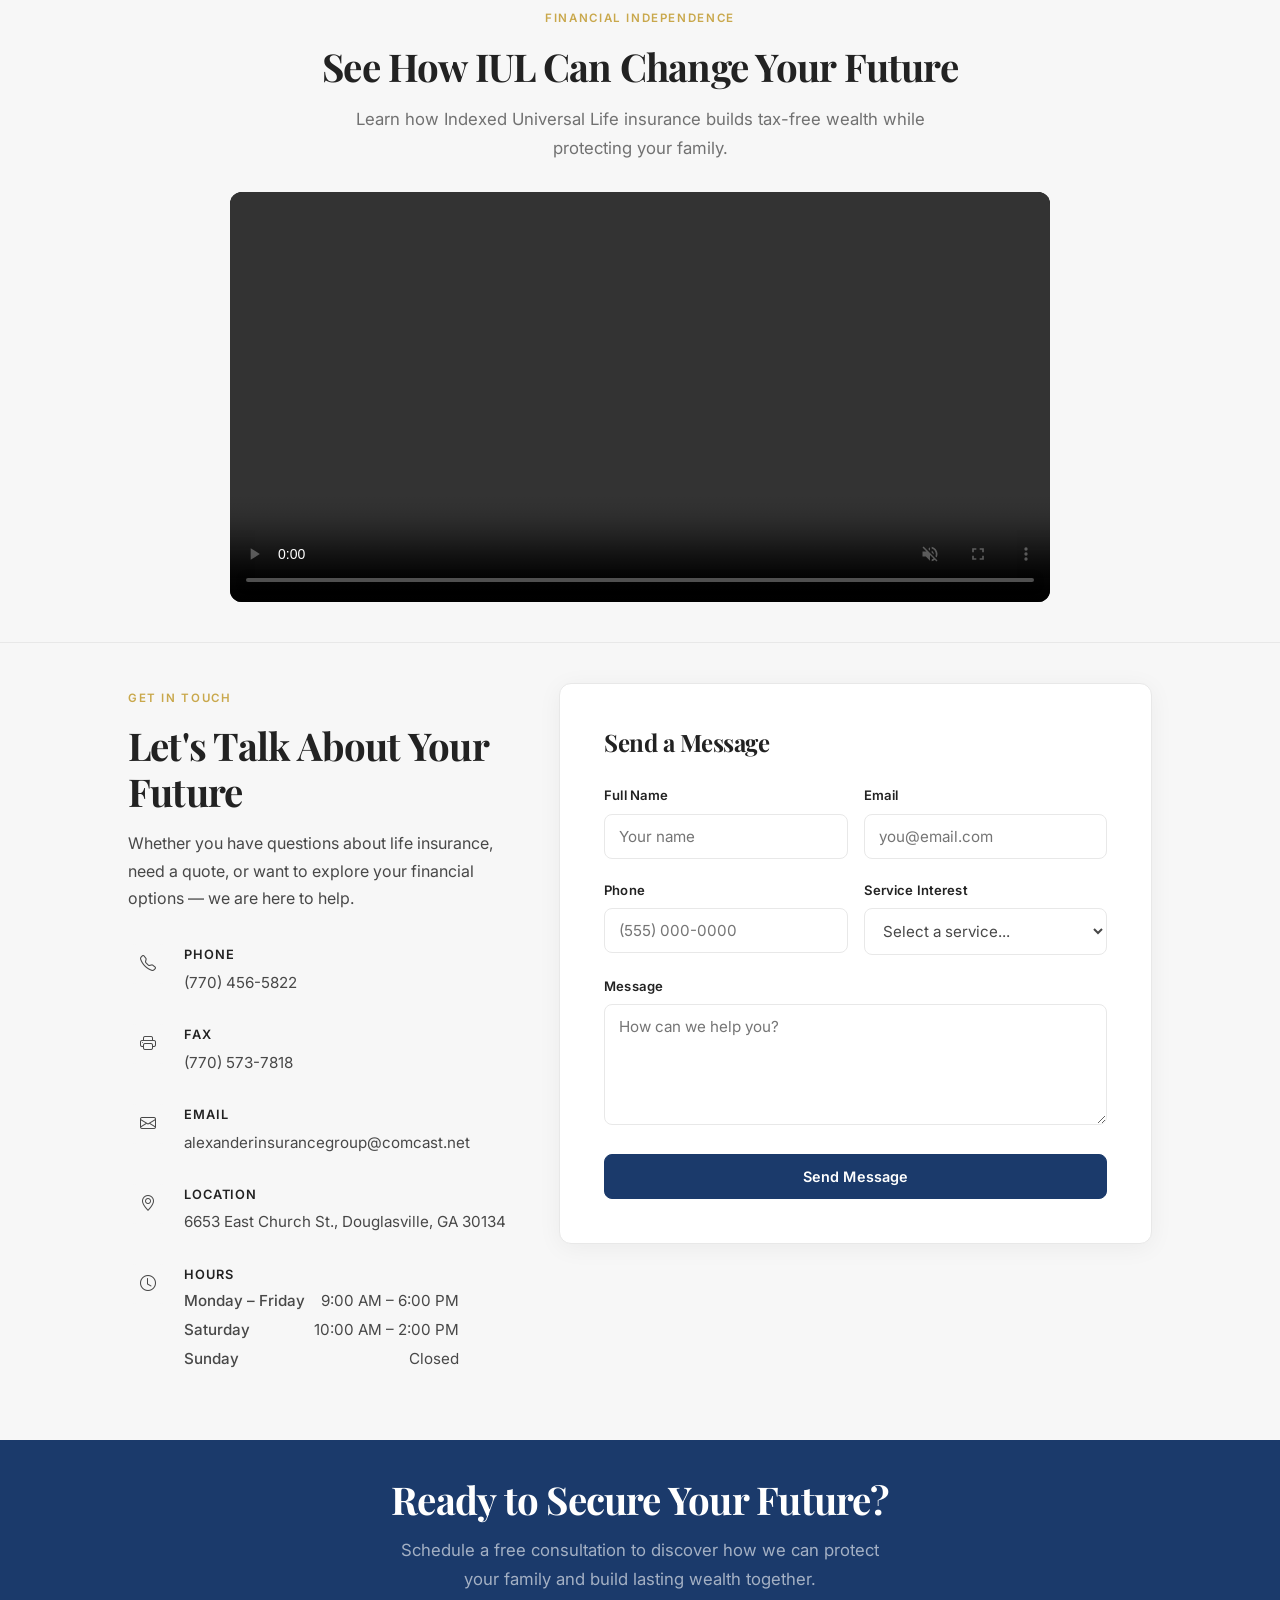
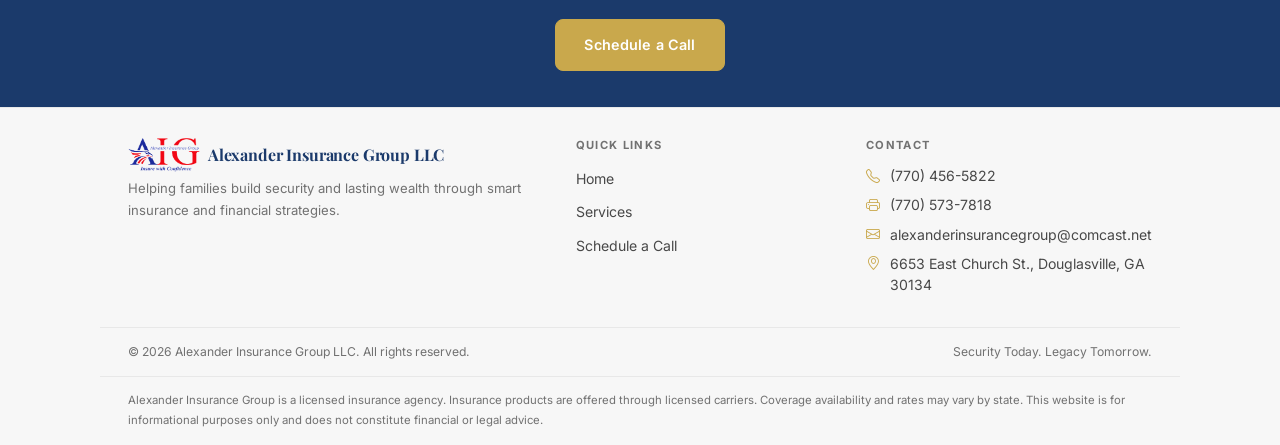
==== commit 3e087281: "Fix video clipping: remove forced aspect-ratio and overflow hidden - Videos size naturally based on " ====
--- a/index.html
+++ b/index.html
@@ -15,7 +15,7 @@
   <link rel="stylesheet" href="https://cdn.jsdelivr.net/npm/bootstrap-icons@1.11.3/font/bootstrap-icons.min.css">
 
   <!-- Styles -->
-  <link rel="stylesheet" href="css/styles.css?v=39">
+  <link rel="stylesheet" href="css/styles.css?v=40">
 </head>
 <body>
 
@@ -29,13 +29,13 @@
   <div id="footer-root"></div>
 
   <!-- Scripts -->
-  <script src="js/data.js?v=39"></script>
-  <script src="js/components/navbar.js?v=39"></script>
-  <script src="js/components/footer.js?v=39"></script>
-  <script src="js/pages/home.js?v=39"></script>
-  <script src="js/pages/services.js?v=39"></script>
-  <script src="js/pages/schedule.js?v=39"></script>
-  <script src="js/app.js?v=39"></script>
+  <script src="js/data.js?v=40"></script>
+  <script src="js/components/navbar.js?v=40"></script>
+  <script src="js/components/footer.js?v=40"></script>
+  <script src="js/pages/home.js?v=40"></script>
+  <script src="js/pages/services.js?v=40"></script>
+  <script src="js/pages/schedule.js?v=40"></script>
+  <script src="js/app.js?v=40"></script>
 
 </body>
 </html>
--- a/css/styles.css
+++ b/css/styles.css
@@ -606,16 +606,20 @@
   max-width: 820px;
   margin: 0 auto;
   border-radius: var(--r);
-  overflow: hidden;
   background: #000;
-  aspect-ratio: 16/9;
 }
 
 .video-wrapper video {
   width: 100%;
-  height: 100%;
-  object-fit: contain;
   display: block;
+  border-radius: var(--r);
+}
+
+.video-wrapper iframe {
+  width: 100%;
+  aspect-ratio: 16/9;
+  display: block;
+  border-radius: var(--r);
 }
 
 .video-placeholder {
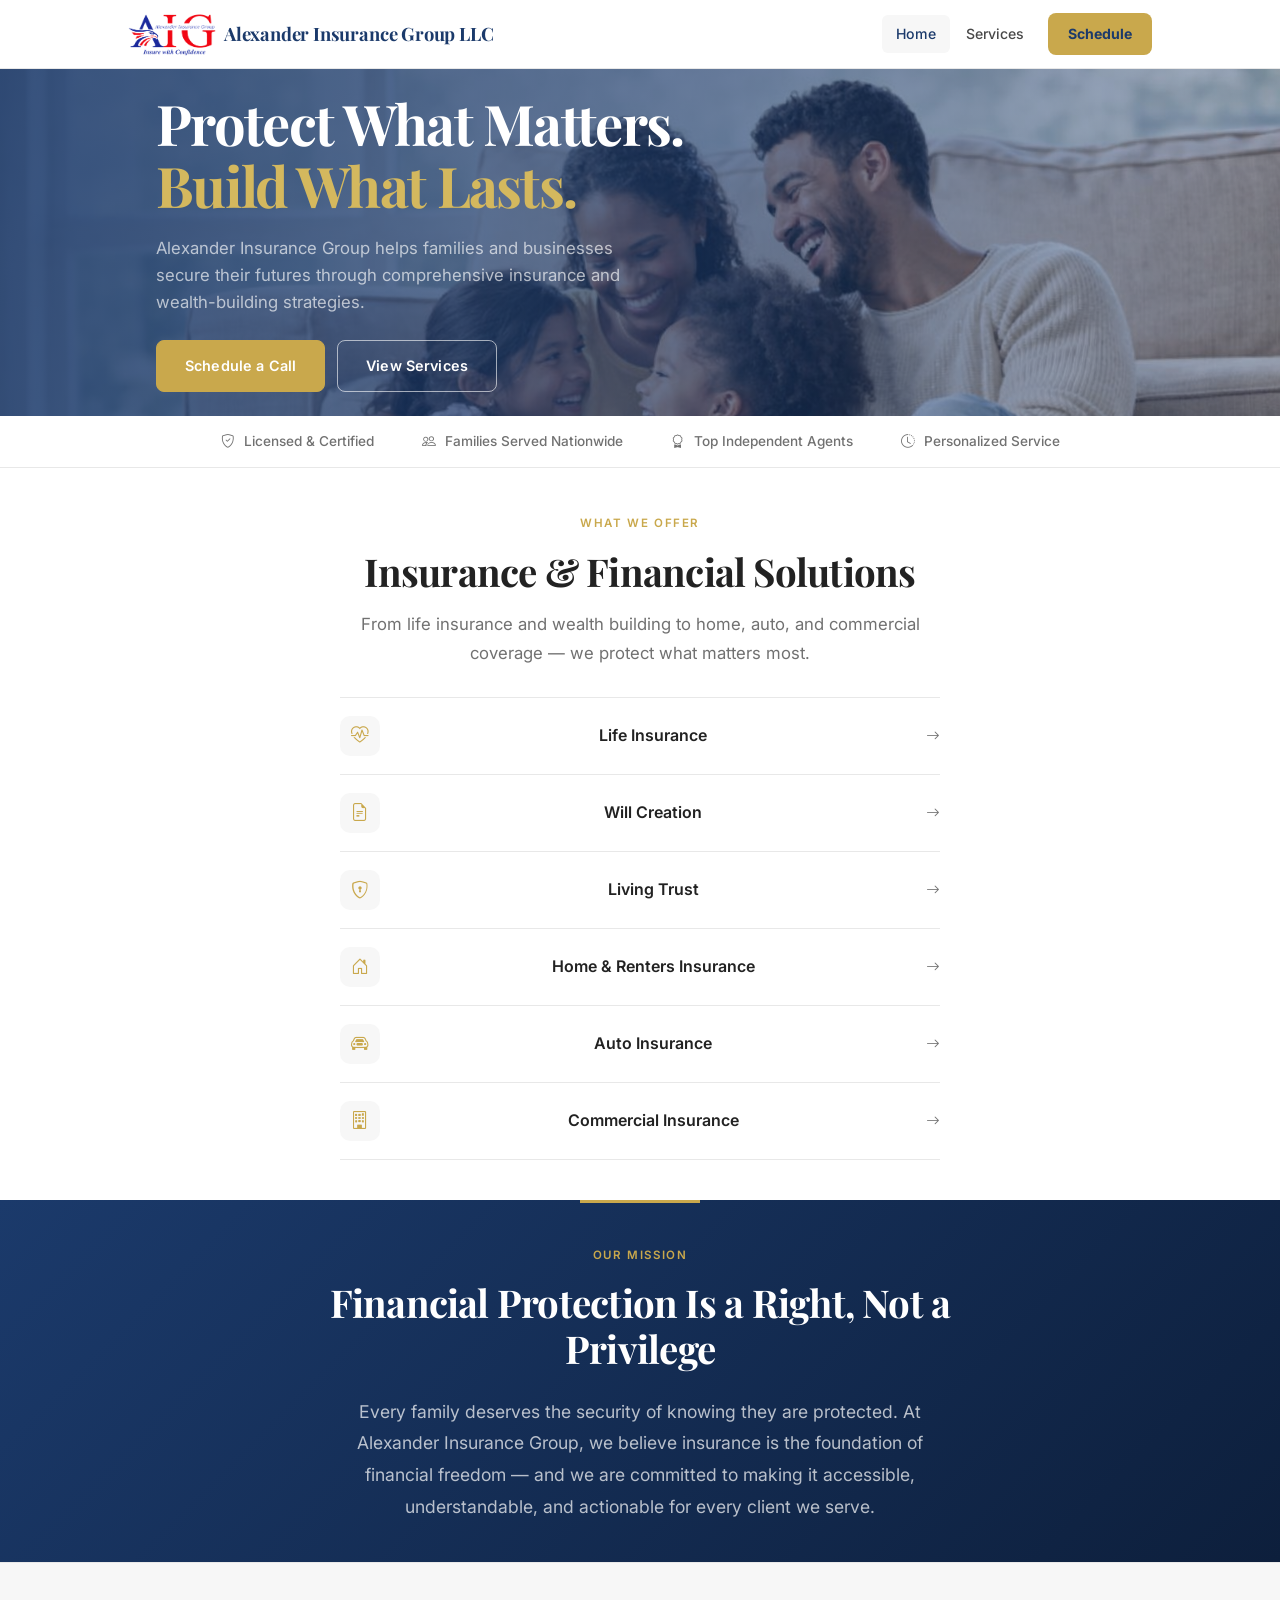
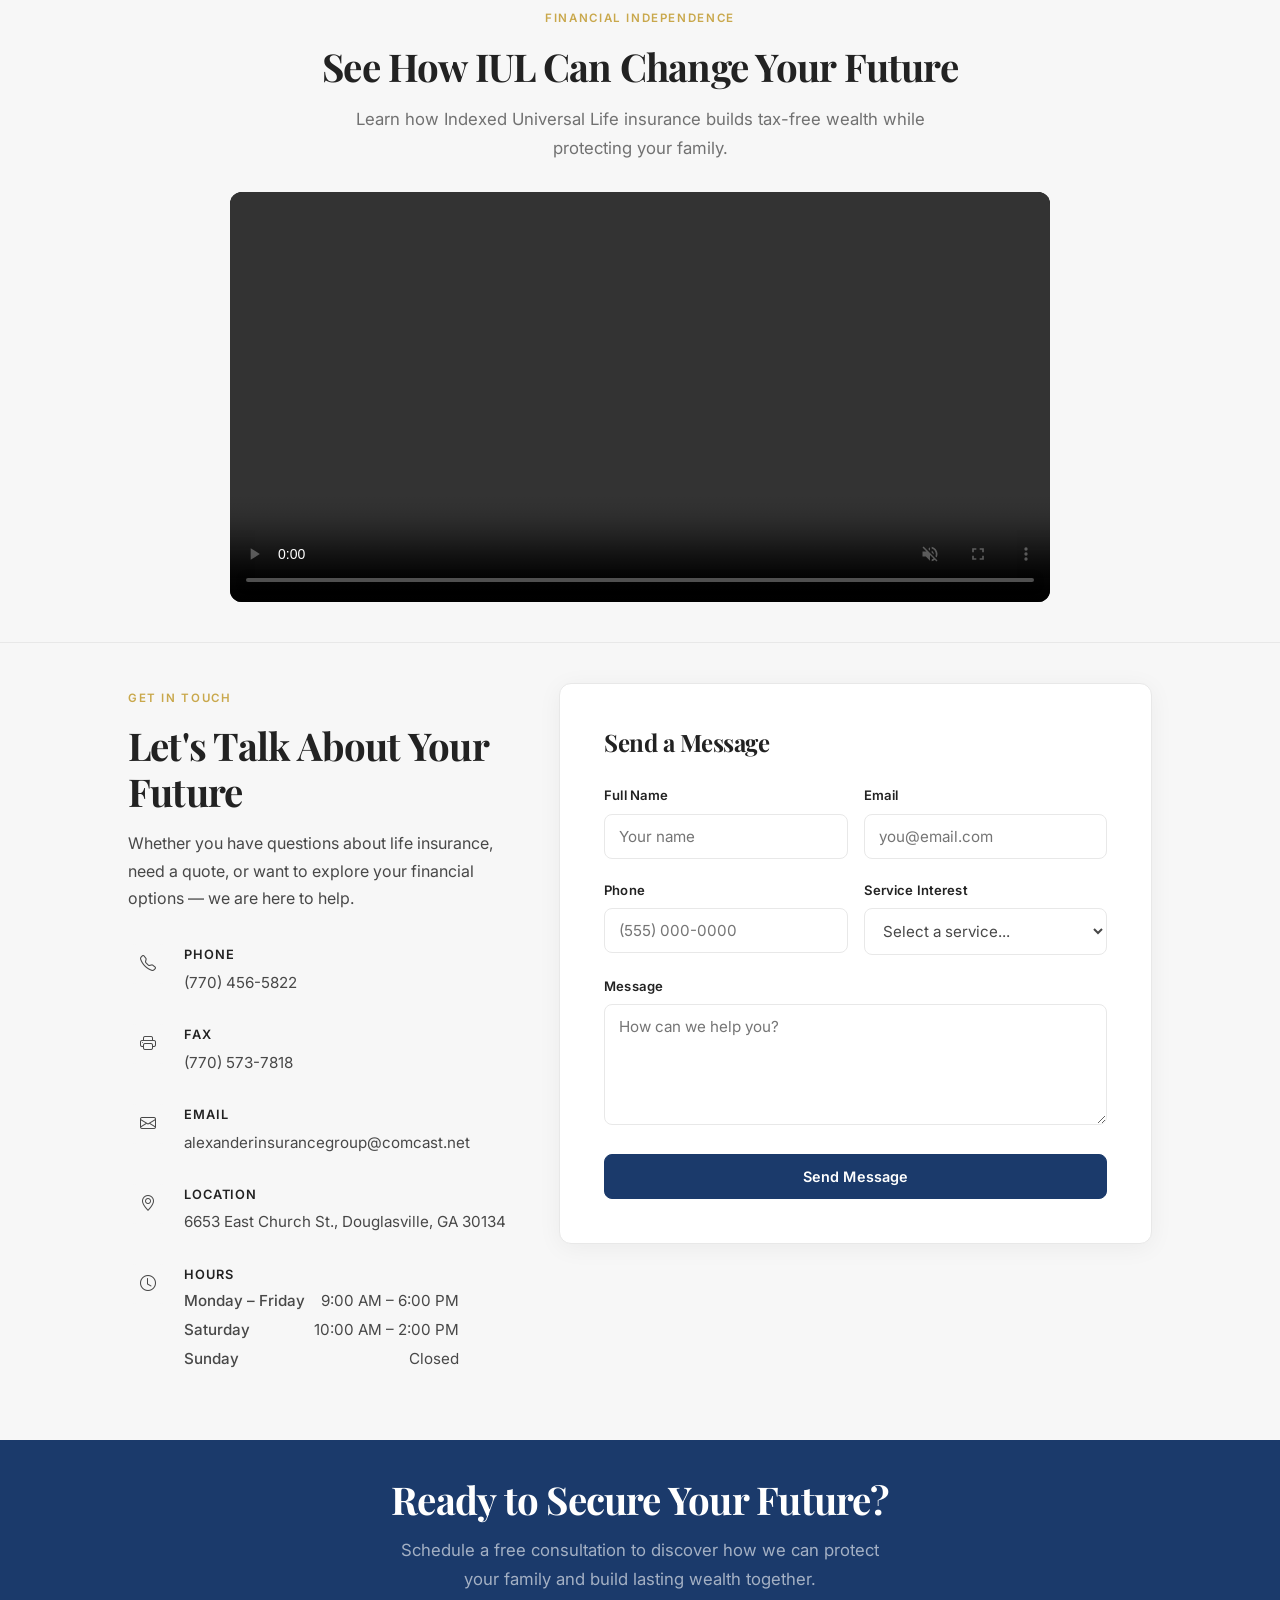
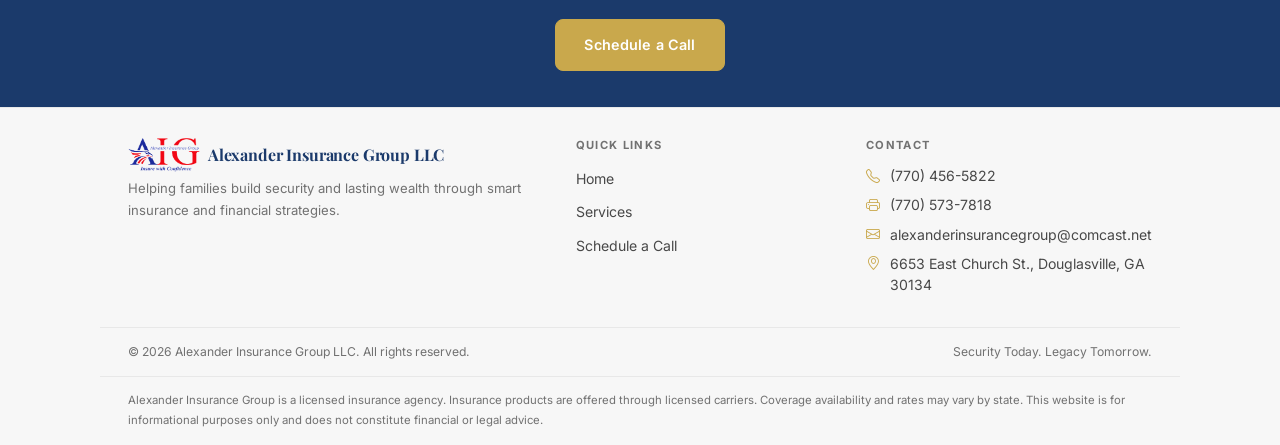
==== commit 697e7ef3: "Reorder services: Life, Will, Living Trust, Home, Auto, Commercial https://claude.ai/code/session_01" ====
--- a/index.html
+++ b/index.html
@@ -15,7 +15,7 @@
   <link rel="stylesheet" href="https://cdn.jsdelivr.net/npm/bootstrap-icons@1.11.3/font/bootstrap-icons.min.css">
 
   <!-- Styles -->
-  <link rel="stylesheet" href="css/styles.css?v=40">
+  <link rel="stylesheet" href="css/styles.css?v=42">
 </head>
 <body>
 
@@ -29,13 +29,13 @@
   <div id="footer-root"></div>
 
   <!-- Scripts -->
-  <script src="js/data.js?v=40"></script>
-  <script src="js/components/navbar.js?v=40"></script>
-  <script src="js/components/footer.js?v=40"></script>
-  <script src="js/pages/home.js?v=40"></script>
-  <script src="js/pages/services.js?v=40"></script>
-  <script src="js/pages/schedule.js?v=40"></script>
-  <script src="js/app.js?v=40"></script>
+  <script src="js/data.js?v=42"></script>
+  <script src="js/components/navbar.js?v=42"></script>
+  <script src="js/components/footer.js?v=42"></script>
+  <script src="js/pages/home.js?v=42"></script>
+  <script src="js/pages/services.js?v=42"></script>
+  <script src="js/pages/schedule.js?v=42"></script>
+  <script src="js/app.js?v=42"></script>
 
 </body>
 </html>
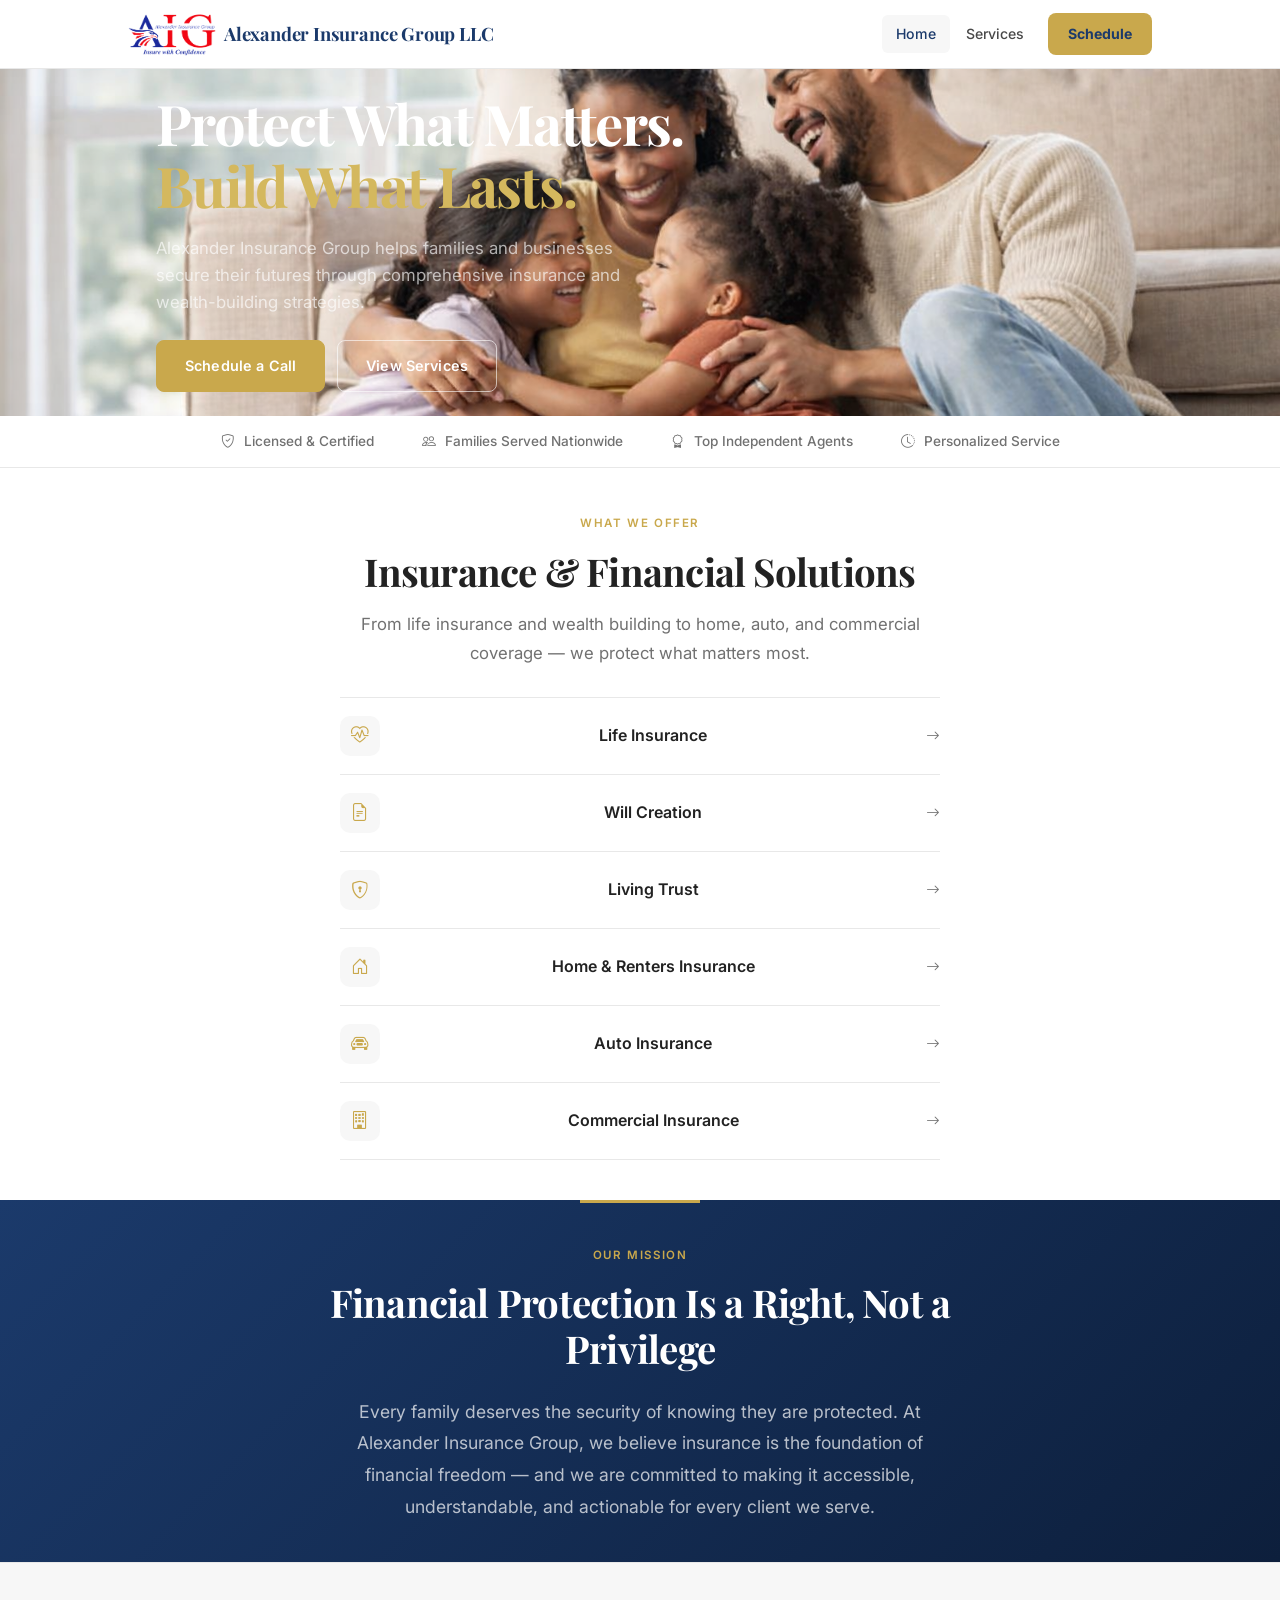
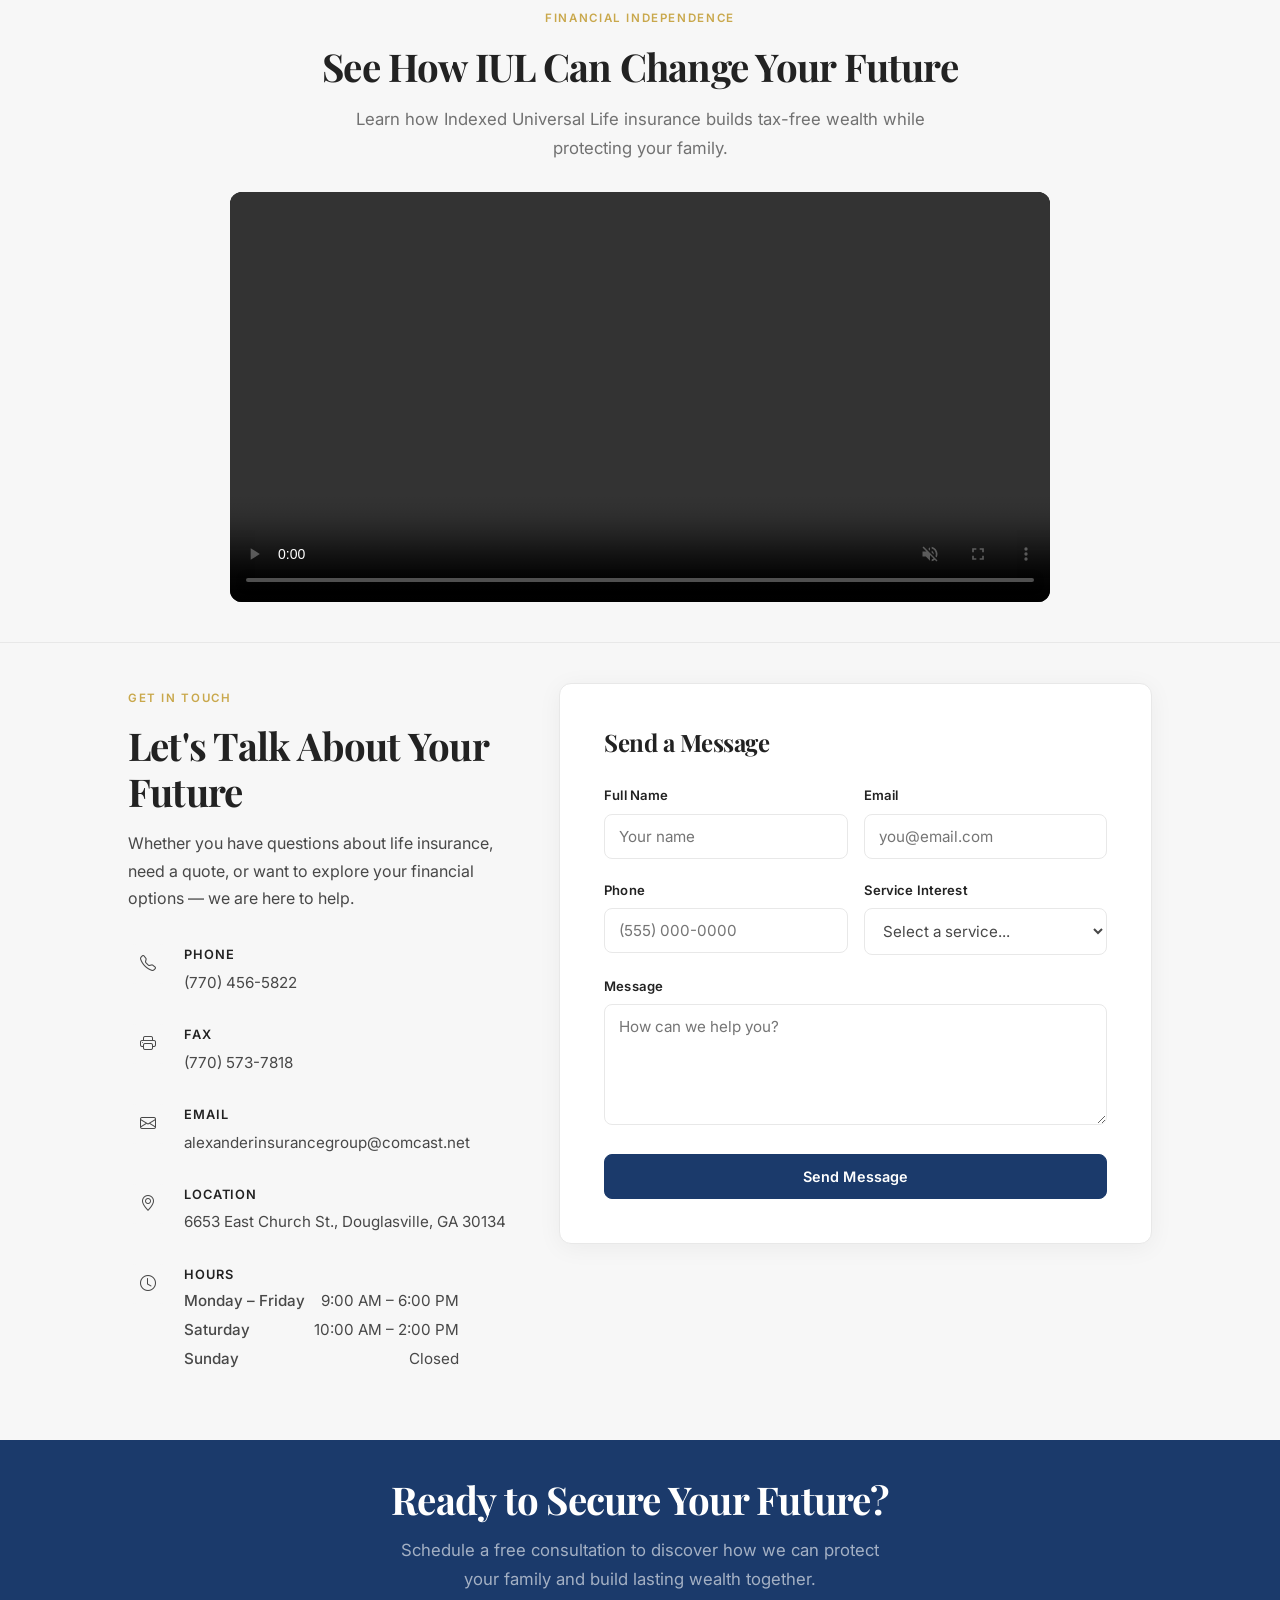
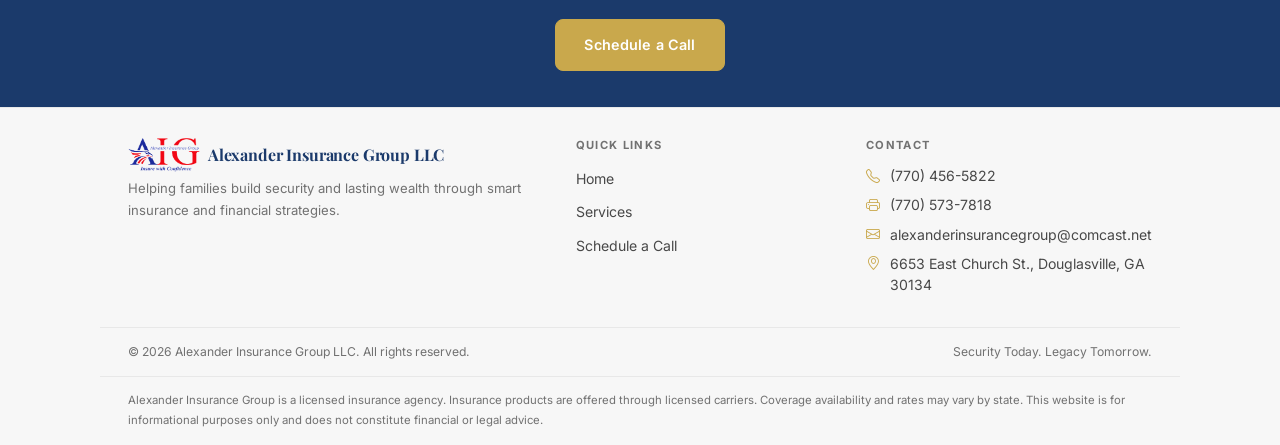
==== commit 1a35c449: "Render hero photo via <img> for sharper desktop rendering - Replaced CSS background-image with <img " ====
--- a/index.html
+++ b/index.html
@@ -15,7 +15,7 @@
   <link rel="stylesheet" href="https://cdn.jsdelivr.net/npm/bootstrap-icons@1.11.3/font/bootstrap-icons.min.css">
 
   <!-- Styles -->
-  <link rel="stylesheet" href="css/styles.css?v=42">
+  <link rel="stylesheet" href="css/styles.css?v=43">
 </head>
 <body>
 
@@ -29,13 +29,13 @@
   <div id="footer-root"></div>
 
   <!-- Scripts -->
-  <script src="js/data.js?v=42"></script>
-  <script src="js/components/navbar.js?v=42"></script>
-  <script src="js/components/footer.js?v=42"></script>
-  <script src="js/pages/home.js?v=42"></script>
-  <script src="js/pages/services.js?v=42"></script>
-  <script src="js/pages/schedule.js?v=42"></script>
-  <script src="js/app.js?v=42"></script>
+  <script src="js/data.js?v=43"></script>
+  <script src="js/components/navbar.js?v=43"></script>
+  <script src="js/components/footer.js?v=43"></script>
+  <script src="js/pages/home.js?v=43"></script>
+  <script src="js/pages/services.js?v=43"></script>
+  <script src="js/pages/schedule.js?v=43"></script>
+  <script src="js/app.js?v=43"></script>
 
 </body>
 </html>
--- a/css/styles.css
+++ b/css/styles.css
@@ -267,12 +267,22 @@
    ============================================ */
 .hero {
   min-height: 0;
-  background: var(--navy) center top / cover no-repeat;
+  background-color: var(--navy);
   display: flex;
   align-items: center;
   padding-top: 68px;
   position: relative;
   overflow: hidden;
+}
+
+.hero-bg {
+  position: absolute;
+  inset: 0;
+  width: 100%;
+  height: 100%;
+  object-fit: cover;
+  object-position: center 25%;
+  z-index: 0;
 }
 
 /* Dark gradient overlay so text stays readable */
